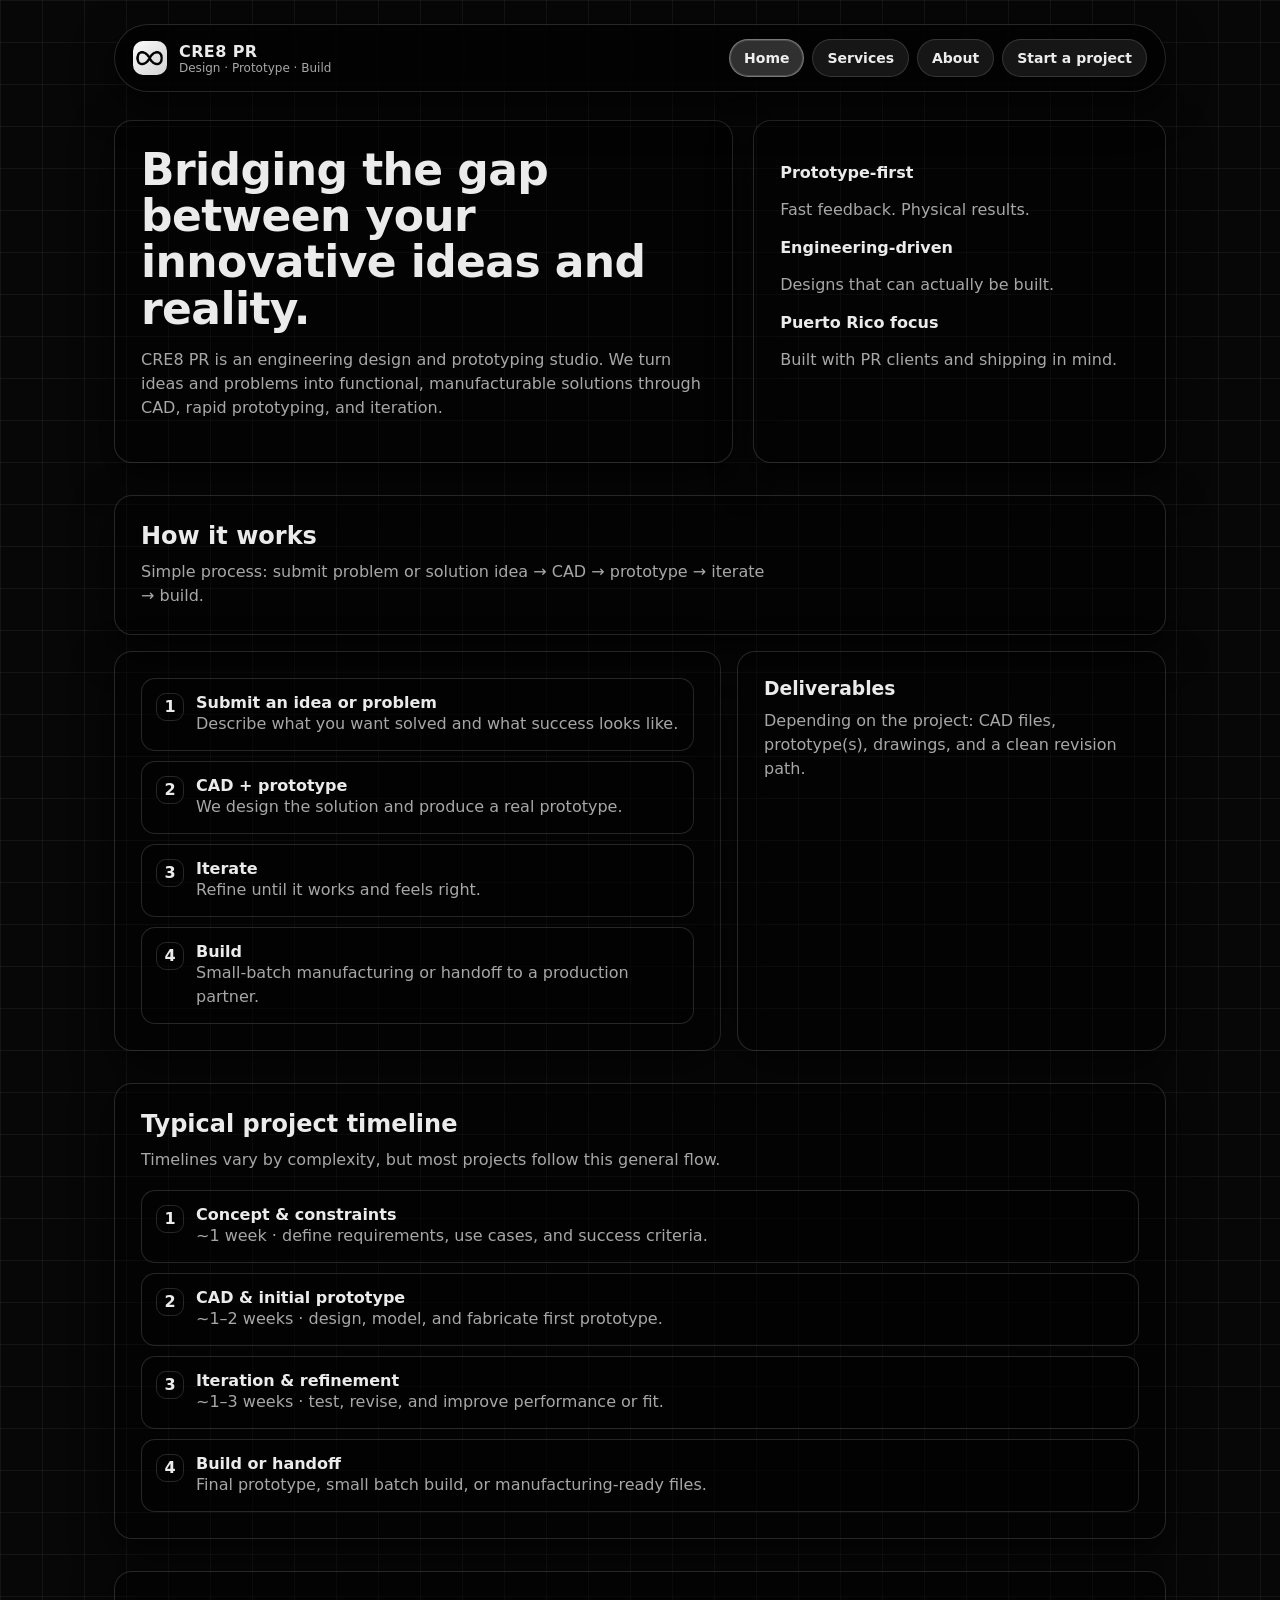
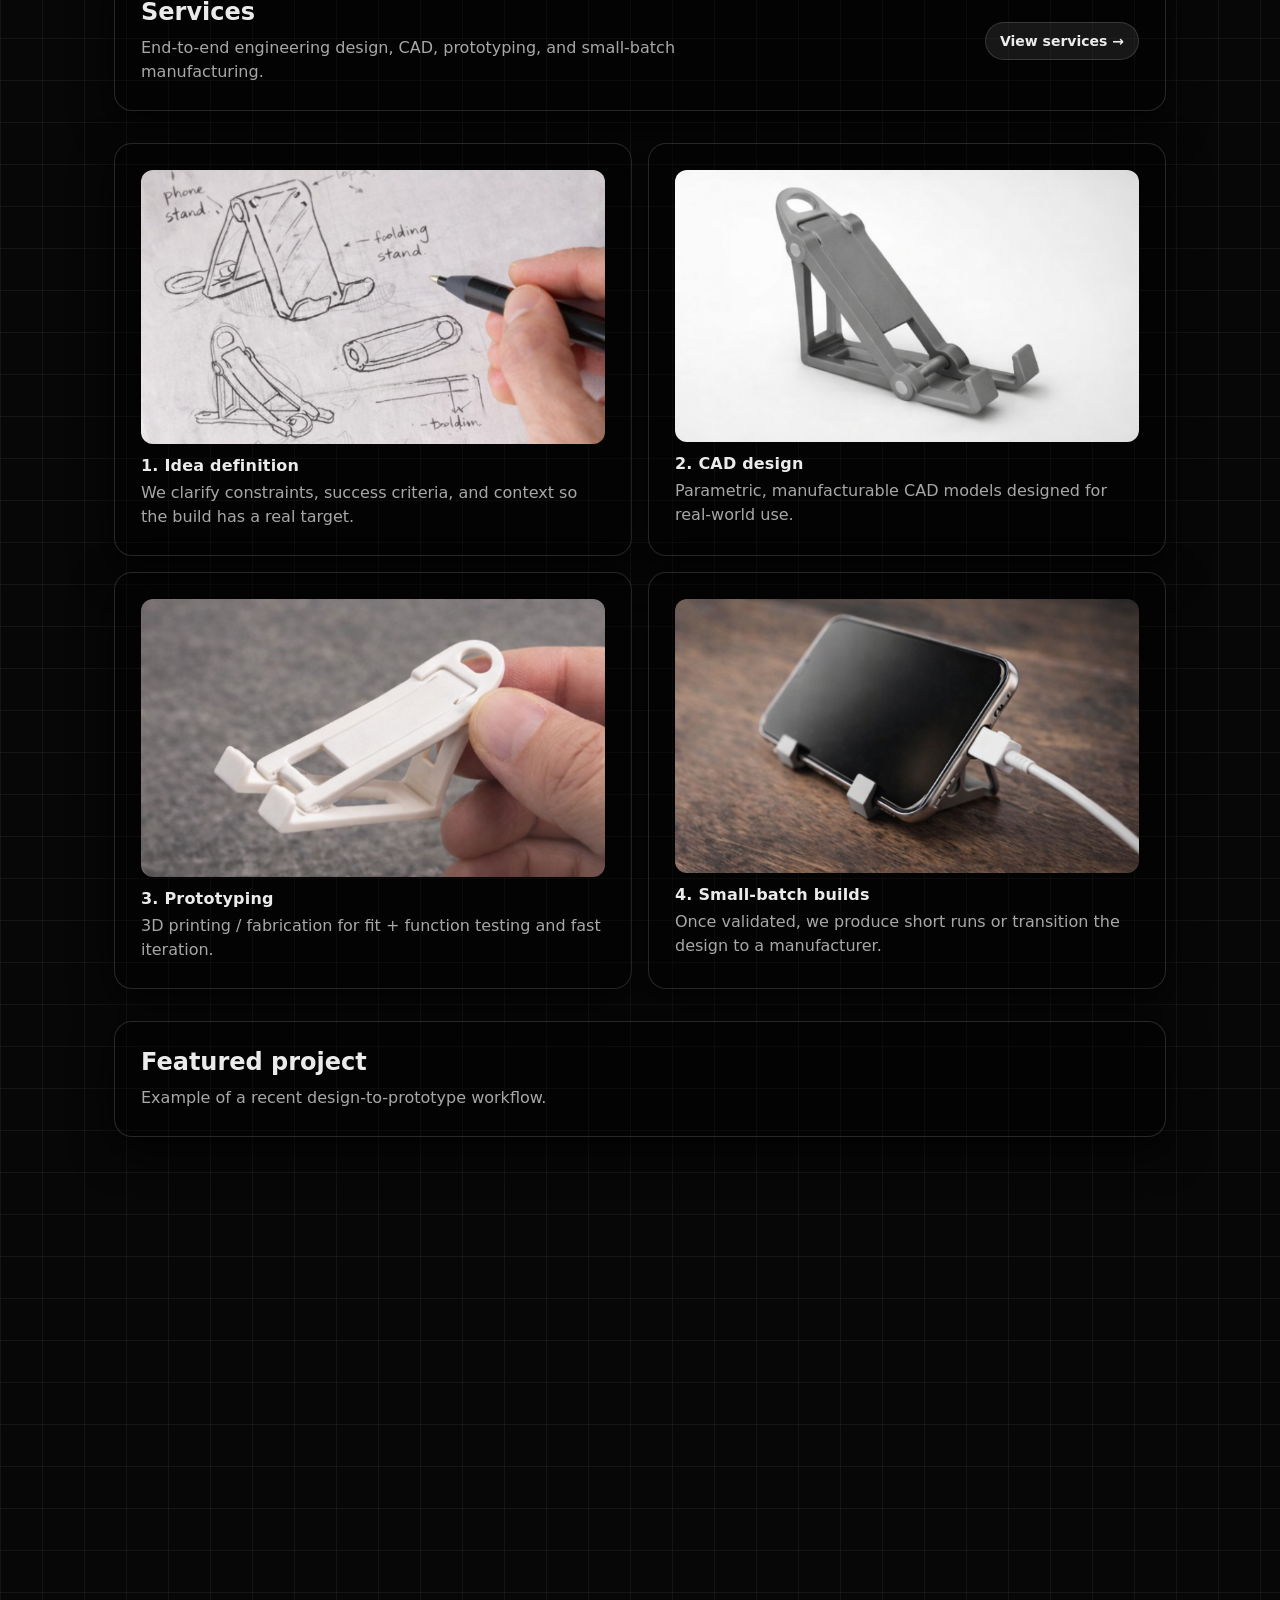
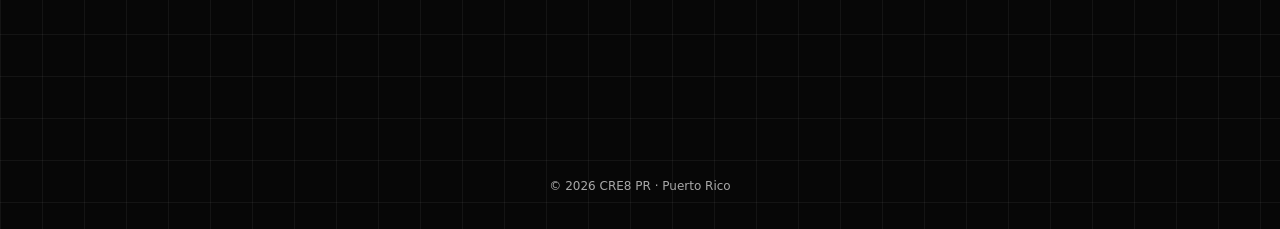
==== index.html @ 62ccacd2 "Update index.html" ====
<!--
 CRE8 PR — Single-file website (index.html)
 ------------------------------------------------------------
 HOW TO USE
 1) Copy this entire file into a new file named: index.html
 2) Put your images in the SAME folder as index.html (or adjust paths)
 3) Open index.html in your browser

 WHAT TO EDIT (easy)
 - Title (browser tab):      SEARCH "EDIT: PAGE TITLE"
 - Social preview text:       SEARCH "EDIT: META DESCRIPTION"
 - Brand name in navbar:      SEARCH "EDIT: BRAND NAME"
 - Colors + background:       SEARCH "EDIT: THEME COLORS"
 - Hero text:                 SEARCH "EDIT: HERO"
 - Services text/images:      SEARCH "EDIT: SERVICES"
 - Contact email:             SEARCH "EDIT: CONTACT EMAIL"
 - Footer text/year:          SEARCH "EDIT: FOOTER"

 TIP: Press Ctrl+F (or Cmd+F) and search for "EDIT:" to jump around.
-->

<!doctype html>
<html lang="en">
<head>
<meta charset="utf-8" />
<meta name="viewport" content="width=device-width, initial-scale=1" />

<!-- =========================================================
      EDIT: PAGE TITLE (shows on browser tab)
      ========================================================= -->
<title>CRE8 PR — Design & Prototyping Studio</title>

<!-- =========================================================
      EDIT: META DESCRIPTION (shows in Google previews + sharing)
      Keep it 1–2 sentences.
      ========================================================= -->
<meta
name="description"
content="CRE8 PR is an engineering design and prototyping studio turning ideas into real, manufacturable objects through CAD and rapid iteration."
/>

<style>
/* =========================================================
      EDIT: THEME COLORS (this is the easiest place to change vibe)
      ---------------------------------------------------------
      - Background:     --bg
      - Text color:     --text
      - Muted text:     --muted
      - Borders:        --border
      - Card background --panel
      - Grid lines:     --grid
      ========================================================= */
:root{
--bg:#070707;                 /* main page background */
--panel:rgba(0,0,0,0.45);     /* card background */
--panelStrong:rgba(0,0,0,0.60);/* nav background */
--text:rgba(255,255,255,0.92);/* main text */
--muted:rgba(255,255,255,0.65);/* smaller text */
--border:rgba(255,255,255,0.14);/* border lines */
--grid:rgba(255,255,255,0.05); /* background grid lines */
--shadow:0 14px 40px rgba(0,0,0,0.70);
--radius:18px;
}

/* Basic resets */
*{box-sizing:border-box}
html,body{height:100%}
body{
margin:0;
font-family: system-ui,-apple-system,Segoe UI,Roboto,Helvetica,Arial;
color:var(--text);

background:
linear-gradient(var(--grid) 1px, transparent 1px),
linear-gradient(90deg, var(--grid) 1px, transparent 1px),
var(--bg);
background-size: 42px 42px;
}

a{color:inherit;text-decoration:none}
 /* =========================================================
   HARD LINK RESET (fix Safari purple underline in brand)
   ========================================================= */
a,
a:visited,
a:hover,
a:active,
a:focus{
  color: var(--text);
  text-decoration: none !important;
  outline: none;
  -webkit-tap-highlight-color: transparent;
}

/* Specifically kill underline inside brand */
.brand,
.brand *{
  text-decoration: none !important;
  color: var(--text);
}

.wrap{max-width:1100px;margin:auto;padding:24px}

/* =========================================================
      NAVBAR
      ========================================================= */
.nav{
display:flex;align-items:center;justify-content:space-between;
gap:16px;
padding:14px 18px;
border:1px solid var(--border);
background:var(--panelStrong);
border-radius:999px;
box-shadow:var(--shadow);
position:sticky;top:16px;z-index:10;
backdrop-filter:blur(10px);
}

/* =========================================================
   MOBILE NAV FIX (CORRECT LOCATION)
   ========================================================= */
.nav-links{
  display:flex;
  gap:8px;
  align-items:center;
}

@media (max-width: 720px){
  .nav{
    flex-direction:column;
    align-items:flex-start;
    gap:12px;
    border-radius:18px; /* kills giant pill */
  }

  .nav-links{
    width:100%;
    flex-wrap:wrap;
  }

  .nav-links .btn{
    flex:1 1 auto;
    text-align:center;
  }
}


.brand{display:flex;align-items:center;gap:12px}
.brand b{
 font-size:16px;
 letter-spacing:0.4px;
 color: var(--text);
}
.brand span{display:block;font-size:12px;color:var(--muted)}

/* Buttons */
.btn{
border:1px solid var(--border);
background:rgba(255,255,255,0.08);
padding:10px 14px;
border-radius:999px;
font-weight:600;
font-size:14px;
cursor:pointer;
transition: background .12s ease, transform .12s ease;
display:inline-flex;
align-items:center;
justify-content:center;
text-decoration: none;
color: var(--text);
}
.btn:hover{background:rgba(255,255,255,0.14); transform: translateY(-1px);}

/* =========================================================
      HERO (top section)
      ========================================================= */
.hero{
margin-top:28px;
display:grid;
grid-template-columns:1.2fr 0.8fr;
gap:20px;
}
.card{
border:1px solid var(--border);
background:var(--panel);
border-radius:var(--radius);
padding:26px;
box-shadow:var(--shadow);
}

h1{
margin:0 0 12px;
font-size:44px;
letter-spacing:-0.6px;
line-height:1.05;
}
.lead{
color:var(--muted);
max-width:62ch;
line-height:1.5;
}

/* =========================================================
      LAYOUT GRID HELPERS
      ========================================================= */
section{margin-top:32px}
.grid{display:grid;grid-template-columns:repeat(12,1fr);gap:16px}
.col-12{grid-column:span 12}
.col-6{grid-column:span 6}
.col-7{grid-column:span 7}
.col-5{grid-column:span 5}

/* =========================================================
      HOW IT WORKS (steps)
      ========================================================= */
.step{
display:flex;gap:12px;
padding:14px;
border-radius:14px;
border:1px solid var(--border);
background:rgba(0,0,0,0.30);
margin-bottom:10px;
}
.num{
width:28px;height:28px;
border-radius:10px;
display:grid;place-items:center;
border:1px solid var(--border);
font-weight:700;
flex:0 0 auto;
}

/* =========================================================
      SERVICES (image cards)
      ========================================================= */
.serviceCard img{
width:100%;
border-radius:12px;
display:block;
}
.serviceCard h3{
margin:12px 0 6px;
font-size:16px;
letter-spacing:0.2px;
}
.serviceCard p{margin:0;color:var(--muted);line-height:1.5}

/* =========================================================
      FORM
      ========================================================= */
form{display:grid;gap:10px}
label{font-size:12px;color:var(--muted)}
input,textarea{
width:100%;
padding:12px;
border-radius:14px;
border:1px solid var(--border);
background:rgba(0,0,0,0.40);
color:var(--text);
outline:none;
}
textarea{min-height:120px;resize:vertical}
input:focus,textarea:focus{border-color:rgba(255,255,255,0.30)}

footer{
margin:32px 0 12px;
text-align:center;
font-size:12px;
color:var(--muted);
}

/* =========================================================
      RESPONSIVE (mobile)
      ========================================================= */
@media(max-width:900px){
.hero{grid-template-columns:1fr}
.col-6,.col-7,.col-5{grid-column:span 12}
h1{font-size:36px}
}
/* =========================================================
   SCROLL REVEAL ANIMATION
   ========================================================= */
.reveal{
  opacity: 0;
  transform: translateY(18px);
  transition:
    opacity 0.7s ease,
    transform 0.7s cubic-bezier(.2,.8,.2,1);
}

.reveal.visible{
  opacity: 1;
  transform: translateY(0);
}

/* =========================================================
   MICRO-INTERACTIONS & DEPTH
   ========================================================= */

/* Card hover lift */
.card{
  transition:
    transform 0.18s ease,
    box-shadow 0.18s ease,
    border-color 0.18s ease;
}

.card:hover{
  transform: translateY(-4px);
  box-shadow: 0 20px 60px rgba(0,0,0,0.85);
  border-color: rgba(255,255,255,0.22);
}

/* Image subtle zoom */
.card img{
  transition: transform 0.25s ease;
}

.card:hover img{
  transform: scale(1.035);
}

/* Button press feel */
.btn{
  transition:
    background 0.12s ease,
    transform 0.12s ease,
    box-shadow 0.12s ease;
}

.btn:active{
  transform: translateY(1px);
}

/* =========================================================
   ACTIVE NAV STATE
   ========================================================= */
.nav .btn.active{
  background: rgba(255,255,255,0.18);
  border-color: rgba(255,255,255,0.35);
  box-shadow: inset 0 0 0 1px rgba(255,255,255,0.15);
}

 /* =========================================================
   HERO ENTRANCE ANIMATION
   ========================================================= */
.hero .card{
  opacity: 0;
  transform: translateY(18px);
  animation: heroIn 0.7s cubic-bezier(.2,.8,.2,1) forwards;
}

.hero .card:nth-child(1){
  animation-delay: 0.05s;
}

.hero .card:nth-child(2){
  animation-delay: 0.15s;
}

@keyframes heroIn{
  to{
    opacity: 1;
    transform: translateY(0);
  }
}

</style>
</head>

<body>
<div class="wrap">

<!-- =========================================================
      NAVBAR
      ========================================================= -->
<header class="nav">
  <a class="brand" href="index.html">
  <div
  style="
    width:34px;
    height:34px;
    border-radius:10px;
    overflow:hidden;
    flex-shrink:0;
  "
>
  <img
    src="logo.png"
    alt="CRE8 PR logo"
    style="
      width:100%;
      height:100%;
      display:block;
    "
  />
</div>


  <div>
    <b>CRE8 PR</b>
    <span>Design · Prototype · Build</span>
  </div>
</a>


  <nav class="nav-links">
  <a class="btn active" href="index.html">Home</a>
  <a class="btn" href="services.html">Services</a>
  <a class="btn" href="about.html">About</a>
  <a class="btn" href="start.html">Start a project</a>
</nav>

</header>

<main id="top">

<!-- =========================================================
        EDIT: HERO
        ========================================================= -->
<section class="hero">
<div class="card">
<!-- EDIT: main headline -->
<h1>Bridging the gap between your innovative ideas and reality.</h1>

<!-- EDIT: hero paragraph -->
<p class="lead">
CRE8 PR is an engineering design and prototyping studio.
We turn ideas and problems into functional, manufacturable solutions
through CAD, rapid prototyping, and iteration.
</p>

<!-- OPTIONAL: add another button/link here if you want -->
<!-- <div style="margin-top:16px"><a class="btn" href="#services">See services</a></div> -->
</div>

<div class="card">
<!-- EDIT: right-side highlights -->
<p><b>Prototype-first</b></p>
<p class="lead">Fast feedback. Physical results.</p>

<p style="margin-top:16px"><b>Engineering-driven</b></p>
<p class="lead">Designs that can actually be built.</p>

<p style="margin-top:16px"><b>Puerto Rico focus</b></p>
<p class="lead">Built with PR clients and shipping in mind.</p>
</div>
</section>

<!-- =========================================================
        HOW IT WORKS
        ========================================================= -->
<section id="how" class="grid">
<div class="card reveal col-12">
<h2 style="margin:0">How it works</h2>
<p class="lead" style="margin:10px 0 0">
Simple process: submit problem or solution idea → CAD → prototype → iterate → build.
</p>
</div>

<div class="card reveal col-7">
<!-- EDIT: steps text -->
<div class="step">
<div class="num">1</div>
<div>
<b>Submit an idea or problem</b><br />
<span class="lead">Describe what you want solved and what success looks like.</span>
</div>
</div>

<div class="step">
<div class="num">2</div>
<div>
<b>CAD + prototype</b><br />
<span class="lead">We design the solution and produce a real prototype.</span>
</div>
</div>

<div class="step">
<div class="num">3</div>
<div>
<b>Iterate</b><br />
<span class="lead">Refine until it works and feels right.</span>
</div>
</div>

<div class="step" style="margin-bottom:0">
<div class="num">4</div>
<div>
<b>Build</b><br />
<span class="lead">Small-batch manufacturing or handoff to a production partner.</span>
</div>
</div>
</div>

<div class="card reveal col-5">
<!-- EDIT: side description -->
<h3 style="margin:0 0 10px">Deliverables</h3>
<p class="lead" style="margin:0">
Depending on the project: CAD files, prototype(s), drawings, and a clean revision path.
</p>
</div>
</section>
<!-- =========================================================
     NEW: PROJECT TIMELINE
     ========================================================= -->
<section class="grid">
  <div class="card reveal col-12">
    <h2 style="margin:0">Typical project timeline</h2>
    <p class="lead" style="margin:10px 0 18px">
      Timelines vary by complexity, but most projects follow this general flow.
    </p>

    <div class="step">
      <div class="num">1</div>
      <div>
        <b>Concept & constraints</b><br />
        <span class="lead">~1 week · define requirements, use cases, and success criteria.</span>
      </div>
    </div>

    <div class="step">
      <div class="num">2</div>
      <div>
        <b>CAD & initial prototype</b><br />
        <span class="lead">~1–2 weeks · design, model, and fabricate first prototype.</span>
      </div>
    </div>

    <div class="step">
      <div class="num">3</div>
      <div>
        <b>Iteration & refinement</b><br />
        <span class="lead">~1–3 weeks · test, revise, and improve performance or fit.</span>
      </div>
    </div>

    <div class="step" style="margin-bottom:0">
      <div class="num">4</div>
      <div>
        <b>Build or handoff</b><br />
        <span class="lead">Final prototype, small batch build, or manufacturing-ready files.</span>
      </div>
    </div>
  </div>
</section>


<!-- =========================================================
        EDIT: SERVICES
        ========================================================= -->
<section id="services">
  <div class="card reveal" style="
    display:flex;
    justify-content:space-between;
    align-items:center;
    gap:24px;
  ">
    <div>
      <h2 style="margin:0">Services</h2>
      <p class="lead" style="margin:10px 0 0">
        End-to-end engineering design, CAD, prototyping, and small-batch manufacturing.
      </p>
    </div>

    <a class="btn" href="services.html" style="flex-shrink:0">
      View services →
    </a>
  </div>
</section>

<section class="grid">

<div class="card reveal col-6 serviceCard">
<img src="sketch.png" alt="Idea submission / concept stage">
<h3>1. Idea definition</h3>
<p>We clarify constraints, success criteria, and context so the build has a real target.</p>
</div>

<div class="card reveal col-6 serviceCard">
<img src="cad.png" alt="CAD design">
<h3>2. CAD design</h3>
<p>Parametric, manufacturable CAD models designed for real-world use.</p>
</div>

<div class="card reveal col-6 serviceCard">
<img src="3dprint.png" alt="Prototype">
<h3>3. Prototyping</h3>
<p>3D printing / fabrication for fit + function testing and fast iteration.</p>
</div>

<div class="card reveal col-6 serviceCard">
<img src="actual.png" alt="Manufacturable design">
<h3>4. Small-batch builds</h3>
<p>Once validated, we produce short runs or transition the design to a manufacturer.</p>
</div>
</section>

<!-- =========================================================
     NEW: FEATURED PROJECT
     ========================================================= -->
<section class="grid">
  <div class="card reveal col-12">
    <h2 style="margin:0">Featured project</h2>
    <p class="lead" style="margin:10px 0 0">
      Example of a recent design-to-prototype workflow.
    </p>
  </div>

  <div class="card reveal col-7">
    <h3 style="margin-top:0">Mechanical prototype development</h3>
    <p class="lead">
      This project involved taking a rough concept and developing it into a
      functional mechanical prototype through CAD, fabrication, and iteration.
    </p>

    <ul class="lead">
      <li>Defined constraints and functional requirements</li>
      <li>Created parametric CAD models and assemblies</li>
      <li>Produced multiple physical prototypes for testing</li>
      <li>Refined geometry based on real-world performance</li>
    </ul>

    <p class="lead">
      Final deliverables included CAD files, a validated prototype, and a clear
      path toward small-batch manufacturing.
    </p>
  </div>

  <div class="card reveal col-5 serviceCard">
    <img src="non.png" alt="Example project prototype">
    <p class="lead" style="margin-top:12px">
      Concept → CAD → prototype → refined build
    </p>
  </div>
</section>

 <!-- =========================================================
        CALL TO ACTION
        ========================================================= -->
<section class="grid">
  <div class="card reveal col-12" style="text-align:center">
    <h2 style="margin:0">Have a project in mind?</h2>
    <p class="lead" style="margin:12px auto; max-width:60ch">
      Tell us what you’re trying to build and we’ll help you take it
      from idea to a real, manufacturable object.
    </p>
    <a class="btn" href="start.html" style="margin-top:12px">
      Start a project
    </a>
  </div>
</section>

<!-- =========================================================
        EDIT: FOOTER
        ========================================================= -->
<footer>
© <span id="year"></span> CRE8 PR · Puerto Rico
</footer>
</main>
</div>

<script>
  /* Footer year */
  document.getElementById("year").textContent = new Date().getFullYear();

  /* =========================================================
     SCROLL REVEAL OBSERVER
     ========================================================= */
  const revealElements = document.querySelectorAll(".reveal");

  const revealObserver = new IntersectionObserver(
    (entries) => {
      entries.forEach(entry => {
        if(entry.isIntersecting){
          entry.target.classList.add("visible");
        }
      });
    },
    {
      threshold: 0.15
    }
  );

  revealElements.forEach(el => revealObserver.observe(el));
</script>


</body>

</html>
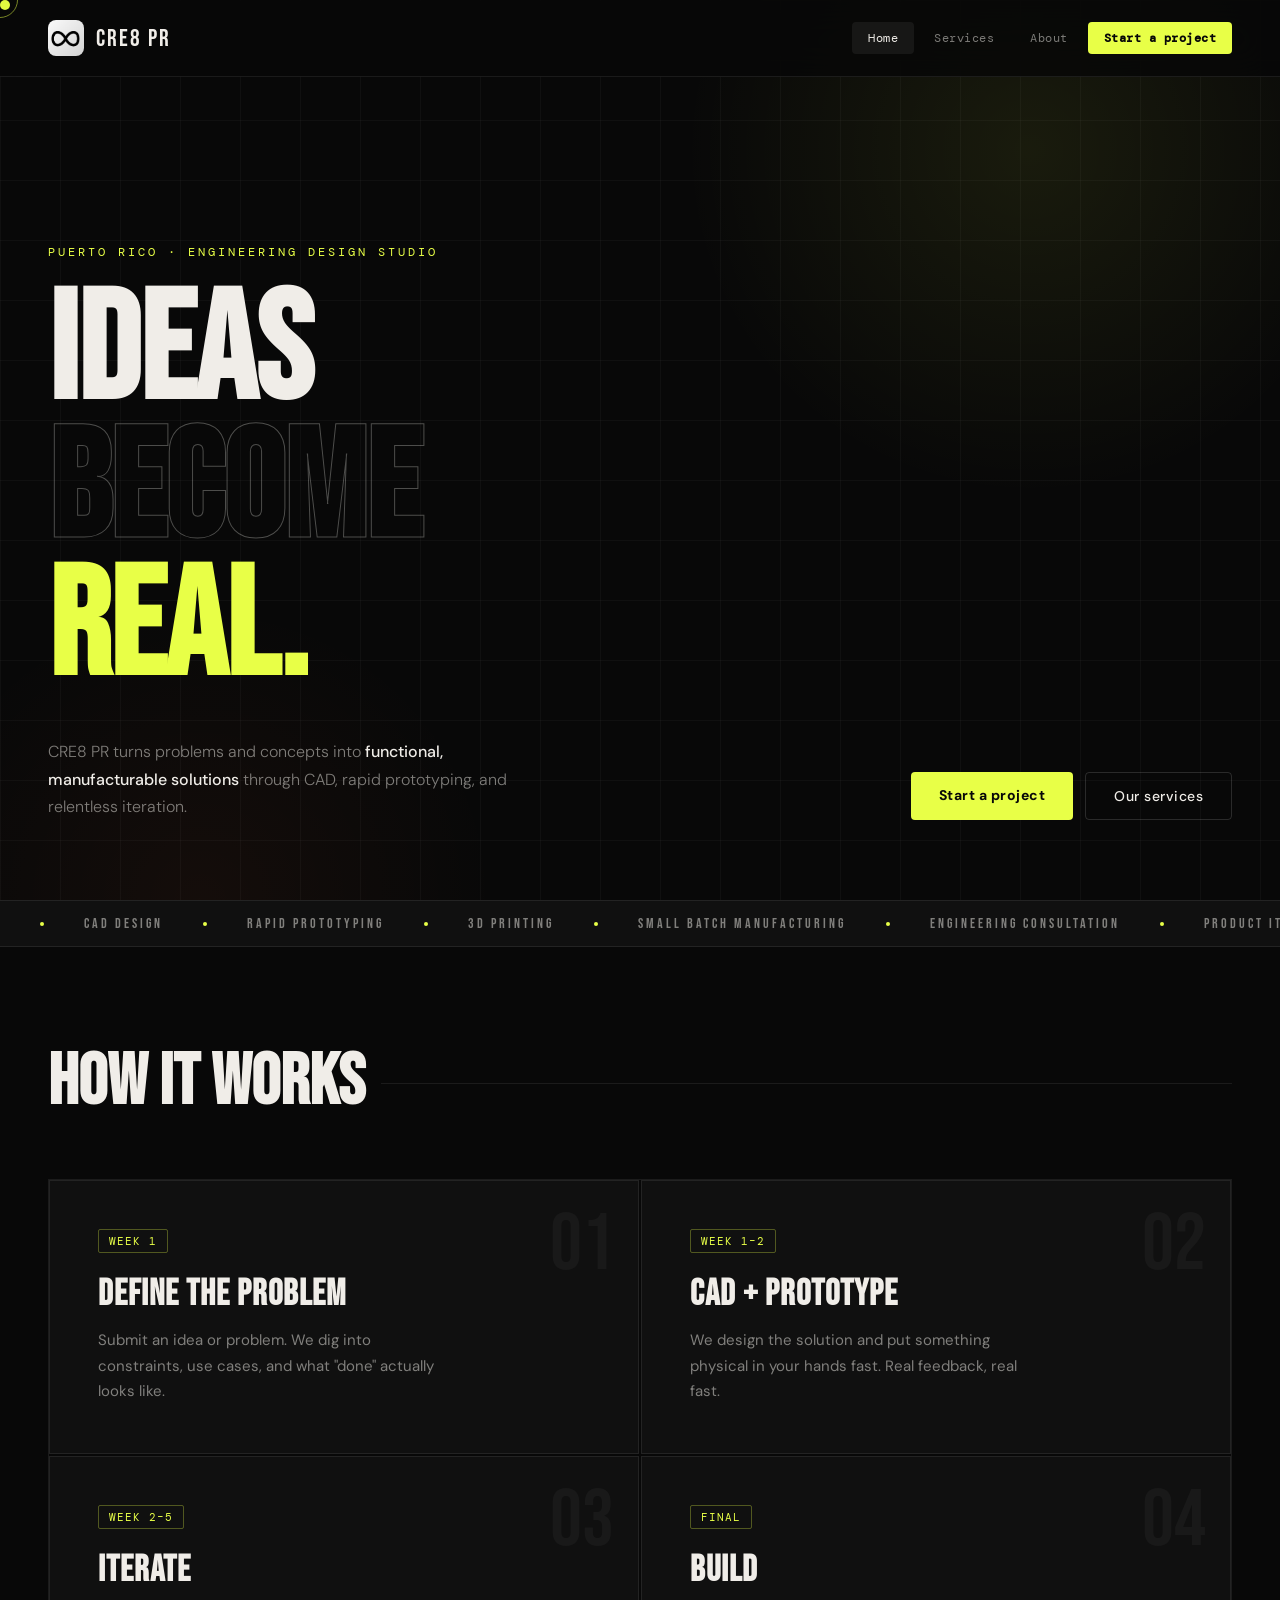
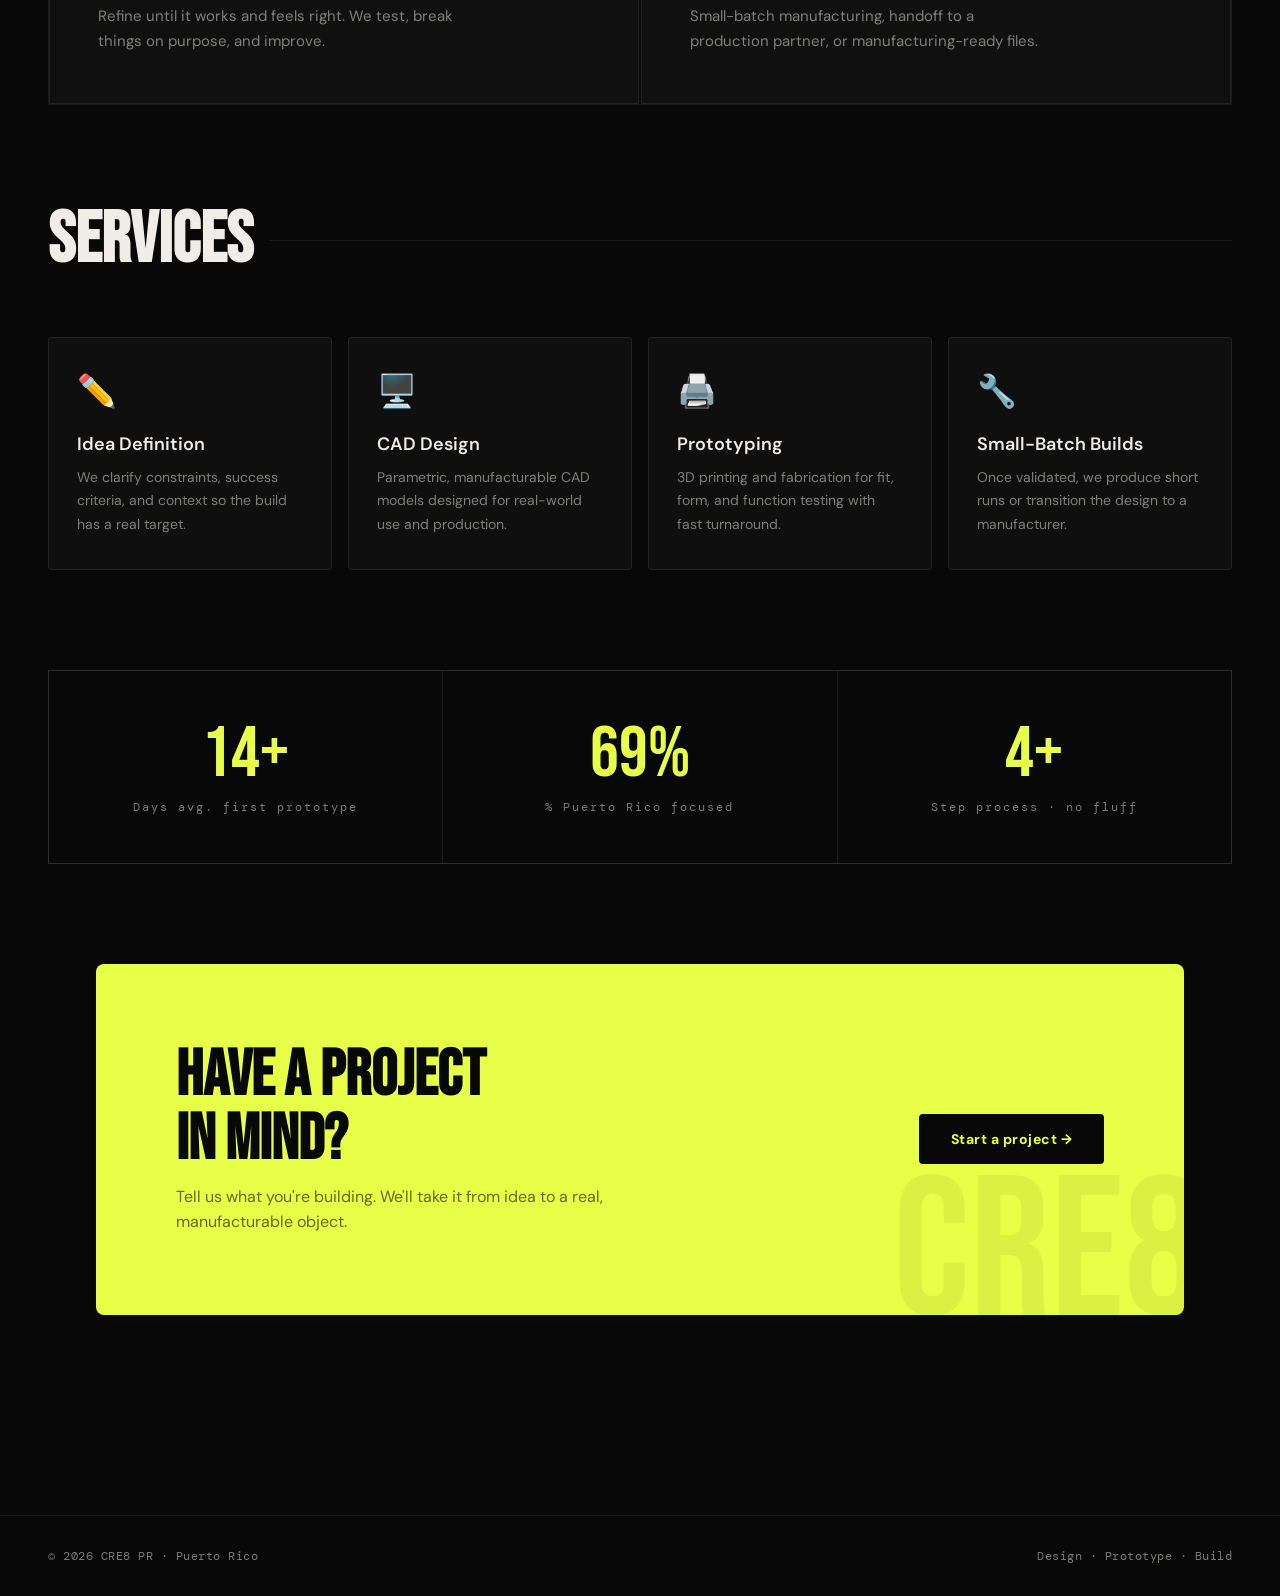
==== commit 4c9117c4: "Update index.html" ====
--- a/index.html
+++ b/index.html
@@ -1,715 +1,449 @@
-<!--
- CRE8 PR — Single-file website (index.html)
- ------------------------------------------------------------
- HOW TO USE
- 1) Copy this entire file into a new file named: index.html
- 2) Put your images in the SAME folder as index.html (or adjust paths)
- 3) Open index.html in your browser
-
- WHAT TO EDIT (easy)
- - Title (browser tab):      SEARCH "EDIT: PAGE TITLE"
- - Social preview text:       SEARCH "EDIT: META DESCRIPTION"
- - Brand name in navbar:      SEARCH "EDIT: BRAND NAME"
- - Colors + background:       SEARCH "EDIT: THEME COLORS"
- - Hero text:                 SEARCH "EDIT: HERO"
- - Services text/images:      SEARCH "EDIT: SERVICES"
- - Contact email:             SEARCH "EDIT: CONTACT EMAIL"
- - Footer text/year:          SEARCH "EDIT: FOOTER"
-
- TIP: Press Ctrl+F (or Cmd+F) and search for "EDIT:" to jump around.
--->
-
 <!doctype html>
 <html lang="en">
 <head>
-<meta charset="utf-8" />
-<meta name="viewport" content="width=device-width, initial-scale=1" />
-
-<!-- =========================================================
-      EDIT: PAGE TITLE (shows on browser tab)
-      ========================================================= -->
+<meta charset="utf-8"/>
+<meta name="viewport" content="width=device-width, initial-scale=1"/>
 <title>CRE8 PR — Design & Prototyping Studio</title>
-
-<!-- =========================================================
-      EDIT: META DESCRIPTION (shows in Google previews + sharing)
-      Keep it 1–2 sentences.
-      ========================================================= -->
-<meta
-name="description"
-content="CRE8 PR is an engineering design and prototyping studio turning ideas into real, manufacturable objects through CAD and rapid iteration."
-/>
-
+<meta name="description" content="CRE8 PR is an engineering design and prototyping studio turning ideas into real, manufacturable objects through CAD and rapid iteration."/>
+<link rel="preconnect" href="https://fonts.googleapis.com">
+<link href="https://fonts.googleapis.com/css2?family=Bebas+Neue&family=DM+Sans:wght@300;400;500;600&family=DM+Mono:wght@400;500&display=swap" rel="stylesheet">
 <style>
-/* =========================================================
-      EDIT: THEME COLORS (this is the easiest place to change vibe)
-      ---------------------------------------------------------
-      - Background:     --bg
-      - Text color:     --text
-      - Muted text:     --muted
-      - Borders:        --border
-      - Card background --panel
-      - Grid lines:     --grid
-      ========================================================= */
 :root{
---bg:#070707;                 /* main page background */
---panel:rgba(0,0,0,0.45);     /* card background */
---panelStrong:rgba(0,0,0,0.60);/* nav background */
---text:rgba(255,255,255,0.92);/* main text */
---muted:rgba(255,255,255,0.65);/* smaller text */
---border:rgba(255,255,255,0.14);/* border lines */
---grid:rgba(255,255,255,0.05); /* background grid lines */
---shadow:0 14px 40px rgba(0,0,0,0.70);
---radius:18px;
-}
-
-/* Basic resets */
-*{box-sizing:border-box}
-html,body{height:100%}
+  --bg:#080808;
+  --surface:rgba(255,255,255,0.03);
+  --surface2:rgba(255,255,255,0.06);
+  --text:#f0ede8;
+  --muted:rgba(240,237,232,0.5);
+  --accent:#e8ff47;
+  --border:rgba(255,255,255,0.08);
+  --border2:rgba(255,255,255,0.14);
+}
+*{box-sizing:border-box;margin:0;padding:0}
+html{scroll-behavior:smooth}
 body{
-margin:0;
-font-family: system-ui,-apple-system,Segoe UI,Roboto,Helvetica,Arial;
-color:var(--text);
-
-background:
-linear-gradient(var(--grid) 1px, transparent 1px),
-linear-gradient(90deg, var(--grid) 1px, transparent 1px),
-var(--bg);
-background-size: 42px 42px;
-}
-
-a{color:inherit;text-decoration:none}
- /* =========================================================
-   HARD LINK RESET (fix Safari purple underline in brand)
-   ========================================================= */
-a,
-a:visited,
-a:hover,
-a:active,
-a:focus{
-  color: var(--text);
-  text-decoration: none !important;
-  outline: none;
-  -webkit-tap-highlight-color: transparent;
-}
-
-/* Specifically kill underline inside brand */
-.brand,
-.brand *{
-  text-decoration: none !important;
-  color: var(--text);
-}
-
-.wrap{max-width:1100px;margin:auto;padding:24px}
-
-/* =========================================================
-      NAVBAR
-      ========================================================= */
-.nav{
-display:flex;align-items:center;justify-content:space-between;
-gap:16px;
-padding:14px 18px;
-border:1px solid var(--border);
-background:var(--panelStrong);
-border-radius:999px;
-box-shadow:var(--shadow);
-position:sticky;top:16px;z-index:10;
-backdrop-filter:blur(10px);
-}
-
-/* =========================================================
-   MOBILE NAV FIX (CORRECT LOCATION)
-   ========================================================= */
-.nav-links{
-  display:flex;
-  gap:8px;
-  align-items:center;
-}
-
-@media (max-width: 720px){
-  .nav{
-    flex-direction:column;
-    align-items:flex-start;
-    gap:12px;
-    border-radius:18px; /* kills giant pill */
-  }
-
-  .nav-links{
-    width:100%;
-    flex-wrap:wrap;
-  }
-
-  .nav-links .btn{
-    flex:1 1 auto;
-    text-align:center;
-  }
-}
-
-
-.brand{display:flex;align-items:center;gap:12px}
-.brand b{
- font-size:16px;
- letter-spacing:0.4px;
- color: var(--text);
-}
-.brand span{display:block;font-size:12px;color:var(--muted)}
-
-/* Buttons */
-.btn{
-border:1px solid var(--border);
-background:rgba(255,255,255,0.08);
-padding:10px 14px;
-border-radius:999px;
-font-weight:600;
-font-size:14px;
-cursor:pointer;
-transition: background .12s ease, transform .12s ease;
-display:inline-flex;
-align-items:center;
-justify-content:center;
-text-decoration: none;
-color: var(--text);
-}
-.btn:hover{background:rgba(255,255,255,0.14); transform: translateY(-1px);}
-
-/* =========================================================
-      HERO (top section)
-      ========================================================= */
+  font-family:'DM Sans',sans-serif;
+  background:var(--bg);
+  color:var(--text);
+  overflow-x:hidden;
+  cursor:none;
+}
+.cursor{
+  position:fixed;width:10px;height:10px;
+  background:var(--accent);border-radius:50%;
+  pointer-events:none;z-index:9999;
+  transition:transform 0.1s ease;
+  mix-blend-mode:difference;
+}
+.cursor-ring{
+  position:fixed;width:36px;height:36px;
+  border:1px solid var(--accent);border-radius:50%;
+  pointer-events:none;z-index:9998;
+  transition:all 0.18s ease;opacity:0.5;
+}
+nav{
+  position:fixed;top:0;left:0;right:0;z-index:100;
+  display:flex;align-items:center;justify-content:space-between;
+  padding:20px 48px;
+  background:rgba(8,8,8,0.85);
+  backdrop-filter:blur(20px);
+  border-bottom:1px solid var(--border);
+  transition:padding 0.3s ease;
+}
+nav.scrolled{padding:14px 48px;}
+.nav-brand{
+  display:flex;align-items:center;gap:12px;
+  font-family:'Bebas Neue',sans-serif;font-size:24px;letter-spacing:2px;
+  color:var(--text);text-decoration:none;
+}
+.logo-box{
+  width:36px;height:36px;background:var(--accent);
+  border-radius:8px;display:grid;place-items:center;overflow:hidden;
+}
+.logo-box img{width:100%;height:100%;object-fit:cover;display:block;}
+.logo-fallback{font-family:'Bebas Neue',sans-serif;font-size:14px;color:#080808;letter-spacing:1px;}
+.nav-links{display:flex;gap:4px;align-items:center;}
+.nav-link{
+  font-family:'DM Mono',monospace;font-size:12px;color:var(--muted);
+  text-decoration:none;padding:8px 16px;border-radius:4px;
+  transition:all 0.2s;letter-spacing:0.5px;
+}
+.nav-link:hover,.nav-link.active{color:var(--text);background:var(--surface2);}
+.nav-cta{background:var(--accent);color:#080808 !important;font-weight:600;border-radius:4px;}
+.nav-cta:hover{background:#d4eb3a;transform:translateY(-1px);}
+
+/* HERO */
 .hero{
-margin-top:28px;
-display:grid;
-grid-template-columns:1.2fr 0.8fr;
-gap:20px;
-}
-.card{
-border:1px solid var(--border);
-background:var(--panel);
-border-radius:var(--radius);
-padding:26px;
-box-shadow:var(--shadow);
-}
-
-h1{
-margin:0 0 12px;
-font-size:44px;
-letter-spacing:-0.6px;
-line-height:1.05;
-}
-.lead{
-color:var(--muted);
-max-width:62ch;
-line-height:1.5;
-}
-
-/* =========================================================
-      LAYOUT GRID HELPERS
-      ========================================================= */
-section{margin-top:32px}
-.grid{display:grid;grid-template-columns:repeat(12,1fr);gap:16px}
-.col-12{grid-column:span 12}
-.col-6{grid-column:span 6}
-.col-7{grid-column:span 7}
-.col-5{grid-column:span 5}
-
-/* =========================================================
-      HOW IT WORKS (steps)
-      ========================================================= */
-.step{
-display:flex;gap:12px;
-padding:14px;
-border-radius:14px;
-border:1px solid var(--border);
-background:rgba(0,0,0,0.30);
-margin-bottom:10px;
-}
-.num{
-width:28px;height:28px;
-border-radius:10px;
-display:grid;place-items:center;
-border:1px solid var(--border);
-font-weight:700;
-flex:0 0 auto;
-}
-
-/* =========================================================
-      SERVICES (image cards)
-      ========================================================= */
-.serviceCard img{
-width:100%;
-border-radius:12px;
-display:block;
-}
-.serviceCard h3{
-margin:12px 0 6px;
-font-size:16px;
-letter-spacing:0.2px;
-}
-.serviceCard p{margin:0;color:var(--muted);line-height:1.5}
-
-/* =========================================================
-      FORM
-      ========================================================= */
-form{display:grid;gap:10px}
-label{font-size:12px;color:var(--muted)}
-input,textarea{
-width:100%;
-padding:12px;
-border-radius:14px;
-border:1px solid var(--border);
-background:rgba(0,0,0,0.40);
-color:var(--text);
-outline:none;
-}
-textarea{min-height:120px;resize:vertical}
-input:focus,textarea:focus{border-color:rgba(255,255,255,0.30)}
+  min-height:100vh;
+  display:flex;flex-direction:column;justify-content:flex-end;
+  padding:0 48px 80px;position:relative;overflow:hidden;
+}
+.hero-grid{
+  position:absolute;inset:0;
+  background-image:
+    linear-gradient(rgba(255,255,255,0.03) 1px,transparent 1px),
+    linear-gradient(90deg,rgba(255,255,255,0.03) 1px,transparent 1px);
+  background-size:60px 60px;
+  animation:gridShift 25s linear infinite;
+}
+@keyframes gridShift{0%{background-position:0 0,0 0;}100%{background-position:60px 60px,60px 60px;}}
+.hero-orb{
+  position:absolute;top:-200px;right:-100px;
+  width:700px;height:700px;
+  background:radial-gradient(circle,rgba(232,255,71,0.08) 0%,transparent 70%);
+  border-radius:50%;animation:orbPulse 6s ease-in-out infinite;
+}
+.hero-orb2{
+  position:absolute;bottom:-300px;left:-100px;
+  width:600px;height:600px;
+  background:radial-gradient(circle,rgba(255,107,53,0.05) 0%,transparent 70%);
+  border-radius:50%;animation:orbPulse 8s ease-in-out infinite reverse;
+}
+@keyframes orbPulse{0%,100%{transform:scale(1);}50%{transform:scale(1.08);}}
+.hero-eyebrow{
+  font-family:'DM Mono',monospace;font-size:12px;
+  letter-spacing:3px;color:var(--accent);text-transform:uppercase;
+  margin-bottom:24px;opacity:0;animation:fadeUp 0.8s 0.2s forwards;
+}
+.hero-title{
+  font-family:'Bebas Neue',sans-serif;
+  font-size:clamp(72px,12vw,180px);
+  line-height:0.9;letter-spacing:-1px;margin-bottom:40px;
+  opacity:0;animation:fadeUp 0.8s 0.4s forwards;
+}
+.hero-title .accent{color:var(--accent);}
+.hero-title .stroke{-webkit-text-stroke:1px rgba(240,237,232,0.3);color:transparent;}
+.hero-bottom{
+  display:flex;align-items:flex-end;justify-content:space-between;gap:32px;
+  opacity:0;animation:fadeUp 0.8s 0.6s forwards;
+}
+.hero-desc{max-width:480px;font-size:16px;line-height:1.7;color:var(--muted);font-weight:300;}
+.hero-desc strong{color:var(--text);font-weight:500;}
+.hero-actions{display:flex;gap:12px;flex-shrink:0;}
+.btn-primary{
+  background:var(--accent);color:#080808;font-weight:700;font-size:14px;
+  padding:14px 28px;border-radius:4px;text-decoration:none;letter-spacing:0.5px;
+  transition:all 0.2s;display:inline-block;
+}
+.btn-primary:hover{background:#d4eb3a;transform:translateY(-2px);box-shadow:0 8px 30px rgba(232,255,71,0.3);}
+.btn-ghost{
+  border:1px solid var(--border2);color:var(--text);font-weight:500;font-size:14px;
+  padding:14px 28px;border-radius:4px;text-decoration:none;letter-spacing:0.5px;
+  transition:all 0.2s;display:inline-block;
+}
+.btn-ghost:hover{border-color:var(--text);background:var(--surface2);}
+
+/* MARQUEE */
+.marquee-wrap{
+  border-top:1px solid var(--border);border-bottom:1px solid var(--border);
+  padding:14px 0;overflow:hidden;background:var(--surface);
+}
+.marquee-track{display:flex;animation:marquee 22s linear infinite;white-space:nowrap;}
+.marquee-item{
+  font-family:'Bebas Neue',sans-serif;font-size:14px;
+  letter-spacing:3px;color:var(--muted);
+  padding:0 40px;display:flex;align-items:center;gap:40px;flex-shrink:0;
+}
+.dot{width:4px;height:4px;border-radius:50%;background:var(--accent);flex-shrink:0;}
+@keyframes marquee{0%{transform:translateX(0);}100%{transform:translateX(-50%);}
+}
+
+/* SECTIONS */
+.section{padding:100px 48px;position:relative;z-index:2;}
+.section-divider{display:flex;align-items:center;gap:16px;margin-bottom:60px;}
+.section-divider h2{font-family:'Bebas Neue',sans-serif;font-size:clamp(40px,6vw,72px);line-height:1;flex-shrink:0;}
+.section-divider-line{height:1px;background:var(--border);flex:1;}
+
+/* PROCESS */
+.process-grid{display:grid;grid-template-columns:1fr 1fr;gap:2px;border:1px solid var(--border);}
+.process-item{
+  padding:48px;background:var(--surface);
+  border:1px solid var(--border);position:relative;overflow:hidden;transition:background 0.3s;
+}
+.process-item::after{
+  content:'';position:absolute;bottom:0;left:0;right:0;height:2px;
+  background:var(--accent);transform:scaleX(0);transform-origin:left;
+  transition:transform 0.4s cubic-bezier(.2,.8,.2,1);
+}
+.process-item:hover{background:var(--surface2);}
+.process-item:hover::after{transform:scaleX(1);}
+.process-num{
+  font-family:'Bebas Neue',sans-serif;font-size:80px;line-height:1;
+  color:rgba(255,255,255,0.04);position:absolute;top:24px;right:24px;
+}
+.process-item h3{font-family:'Bebas Neue',sans-serif;font-size:36px;letter-spacing:1px;margin-bottom:12px;}
+.process-item p{color:var(--muted);line-height:1.7;font-size:15px;max-width:36ch;}
+.process-tag{
+  display:inline-block;font-family:'DM Mono',monospace;font-size:11px;
+  color:var(--accent);border:1px solid rgba(232,255,71,0.3);
+  padding:4px 10px;border-radius:2px;margin-bottom:20px;letter-spacing:1px;
+}
+
+/* SERVICES */
+.services-grid{display:grid;grid-template-columns:repeat(4,1fr);gap:16px;margin-top:0;}
+.service-card{
+  border:1px solid var(--border);padding:32px 28px;border-radius:4px;
+  background:var(--surface);position:relative;overflow:hidden;transition:all 0.3s;
+}
+.service-card::before{
+  content:'';position:absolute;inset:0;
+  background:linear-gradient(135deg,rgba(232,255,71,0.04) 0%,transparent 60%);
+  opacity:0;transition:opacity 0.3s;
+}
+.service-card:hover{transform:translateY(-6px);border-color:var(--border2);box-shadow:0 20px 60px rgba(0,0,0,0.5);}
+.service-card:hover::before{opacity:1;}
+.service-icon{font-size:32px;margin-bottom:20px;display:block;}
+.service-card h3{font-size:18px;font-weight:600;margin-bottom:10px;}
+.service-card p{color:var(--muted);font-size:14px;line-height:1.7;}
+
+/* STATS */
+.stats-row{display:grid;grid-template-columns:repeat(3,1fr);gap:1px;background:var(--border);border:1px solid var(--border);}
+.stat{background:var(--bg);padding:48px;text-align:center;transition:background 0.2s;}
+.stat:hover{background:var(--surface);}
+.stat-num{font-family:'Bebas Neue',sans-serif;font-size:72px;line-height:1;color:var(--accent);display:block;}
+.stat-label{font-family:'DM Mono',monospace;font-size:12px;letter-spacing:2px;color:var(--muted);margin-top:8px;}
+
+/* CTA */
+.cta-section{
+  margin:0 48px 100px;background:var(--accent);border-radius:8px;
+  padding:80px;display:flex;align-items:center;justify-content:space-between;
+  gap:40px;position:relative;overflow:hidden;
+}
+.cta-section::before{
+  content:'CRE8';position:absolute;right:-20px;bottom:-40px;
+  font-family:'Bebas Neue',sans-serif;font-size:200px;color:rgba(0,0,0,0.06);
+  line-height:1;pointer-events:none;
+}
+.cta-section h2{font-family:'Bebas Neue',sans-serif;font-size:clamp(36px,5vw,64px);color:#080808;line-height:1;}
+.cta-section p{color:rgba(8,8,8,0.6);font-size:16px;margin-top:12px;max-width:40ch;line-height:1.6;}
+.btn-dark{
+  background:#080808;color:var(--accent);font-weight:700;font-size:14px;
+  padding:16px 32px;border-radius:4px;text-decoration:none;letter-spacing:0.5px;
+  transition:all 0.2s;flex-shrink:0;display:inline-block;
+}
+.btn-dark:hover{background:#1a1a1a;transform:translateY(-2px);}
 
 footer{
-margin:32px 0 12px;
-text-align:center;
-font-size:12px;
-color:var(--muted);
-}
-
-/* =========================================================
-      RESPONSIVE (mobile)
-      ========================================================= */
+  border-top:1px solid var(--border);padding:32px 48px;
+  display:flex;align-items:center;justify-content:space-between;
+  font-family:'DM Mono',monospace;font-size:12px;color:var(--muted);letter-spacing:0.5px;
+}
+
+@keyframes fadeUp{from{opacity:0;transform:translateY(24px);}to{opacity:1;transform:translateY(0);}}
+.reveal{opacity:0;transform:translateY(28px);transition:opacity 0.8s ease,transform 0.8s cubic-bezier(.2,.8,.2,1);}
+.reveal.visible{opacity:1;transform:translateY(0);}
+.reveal-delay-1{transition-delay:0.1s;}
+.reveal-delay-2{transition-delay:0.2s;}
+.reveal-delay-3{transition-delay:0.3s;}
+
 @media(max-width:900px){
-.hero{grid-template-columns:1fr}
-.col-6,.col-7,.col-5{grid-column:span 12}
-h1{font-size:36px}
-}
-/* =========================================================
-   SCROLL REVEAL ANIMATION
-   ========================================================= */
-.reveal{
-  opacity: 0;
-  transform: translateY(18px);
-  transition:
-    opacity 0.7s ease,
-    transform 0.7s cubic-bezier(.2,.8,.2,1);
-}
-
-.reveal.visible{
-  opacity: 1;
-  transform: translateY(0);
-}
-
-/* =========================================================
-   MICRO-INTERACTIONS & DEPTH
-   ========================================================= */
-
-/* Card hover lift */
-.card{
-  transition:
-    transform 0.18s ease,
-    box-shadow 0.18s ease,
-    border-color 0.18s ease;
-}
-
-.card:hover{
-  transform: translateY(-4px);
-  box-shadow: 0 20px 60px rgba(0,0,0,0.85);
-  border-color: rgba(255,255,255,0.22);
-}
-
-/* Image subtle zoom */
-.card img{
-  transition: transform 0.25s ease;
-}
-
-.card:hover img{
-  transform: scale(1.035);
-}
-
-/* Button press feel */
-.btn{
-  transition:
-    background 0.12s ease,
-    transform 0.12s ease,
-    box-shadow 0.12s ease;
-}
-
-.btn:active{
-  transform: translateY(1px);
-}
-
-/* =========================================================
-   ACTIVE NAV STATE
-   ========================================================= */
-.nav .btn.active{
-  background: rgba(255,255,255,0.18);
-  border-color: rgba(255,255,255,0.35);
-  box-shadow: inset 0 0 0 1px rgba(255,255,255,0.15);
-}
-
- /* =========================================================
-   HERO ENTRANCE ANIMATION
-   ========================================================= */
-.hero .card{
-  opacity: 0;
-  transform: translateY(18px);
-  animation: heroIn 0.7s cubic-bezier(.2,.8,.2,1) forwards;
-}
-
-.hero .card:nth-child(1){
-  animation-delay: 0.05s;
-}
-
-.hero .card:nth-child(2){
-  animation-delay: 0.15s;
-}
-
-@keyframes heroIn{
-  to{
-    opacity: 1;
-    transform: translateY(0);
-  }
-}
-
+  nav{padding:16px 24px;}
+  .hero{padding:0 24px 60px;}
+  .hero-bottom{flex-direction:column;align-items:flex-start;}
+  .section{padding:60px 24px;}
+  .process-grid{grid-template-columns:1fr;}
+  .services-grid{grid-template-columns:1fr 1fr;}
+  .stats-row{grid-template-columns:1fr;}
+  .cta-section{margin:0 24px 60px;padding:48px 32px;flex-direction:column;align-items:flex-start;}
+  footer{flex-direction:column;gap:12px;text-align:center;padding:24px;}
+}
+@media(max-width:600px){
+  .services-grid{grid-template-columns:1fr;}
+  .hero-title{font-size:64px;}
+  .nav-links .nav-link:not(.nav-cta){display:none;}
+}
 </style>
 </head>
-
 <body>
-<div class="wrap">
-
-<!-- =========================================================
-      NAVBAR
-      ========================================================= -->
-<header class="nav">
-  <a class="brand" href="index.html">
-  <div
-  style="
-    width:34px;
-    height:34px;
-    border-radius:10px;
-    overflow:hidden;
-    flex-shrink:0;
-  "
->
-  <img
-    src="logo.png"
-    alt="CRE8 PR logo"
-    style="
-      width:100%;
-      height:100%;
-      display:block;
-    "
-  />
+
+<div class="cursor" id="cursor"></div>
+<div class="cursor-ring" id="cursorRing"></div>
+
+<nav id="nav">
+  <a class="nav-brand" href="index.html">
+    <div class="logo-box">
+      <img src="logo.png" alt="CRE8 PR" onerror="this.style.display='none';this.nextElementSibling.style.display='block'">
+      <span class="logo-fallback" style="display:none">C8</span>
+    </div>
+    CRE8 PR
+  </a>
+  <div class="nav-links">
+    <a class="nav-link active" href="index.html">Home</a>
+    <a class="nav-link" href="services.html">Services</a>
+    <a class="nav-link" href="about.html">About</a>
+    <a class="nav-link nav-cta" href="start.html">Start a project</a>
+  </div>
+</nav>
+
+<section class="hero">
+  <div class="hero-grid"></div>
+  <div class="hero-orb"></div>
+  <div class="hero-orb2"></div>
+  <p class="hero-eyebrow">Puerto Rico · Engineering Design Studio</p>
+  <h1 class="hero-title">
+    IDEAS<br>
+    <span class="stroke">BECOME</span><br>
+    <span class="accent">REAL.</span>
+  </h1>
+  <div class="hero-bottom">
+    <p class="hero-desc">
+      CRE8 PR turns problems and concepts into <strong>functional, manufacturable solutions</strong>
+      through CAD, rapid prototyping, and relentless iteration.
+    </p>
+    <div class="hero-actions">
+      <a class="btn-primary" href="start.html">Start a project</a>
+      <a class="btn-ghost" href="services.html">Our services</a>
+    </div>
+  </div>
+</section>
+
+<div class="marquee-wrap">
+  <div class="marquee-track">
+    <div class="marquee-item"><span class="dot"></span>CAD DESIGN<span class="dot"></span>RAPID PROTOTYPING<span class="dot"></span>3D PRINTING<span class="dot"></span>SMALL BATCH MANUFACTURING<span class="dot"></span>ENGINEERING CONSULTATION<span class="dot"></span>PRODUCT ITERATION<span class="dot"></span>PUERTO RICO</div>
+    <div class="marquee-item"><span class="dot"></span>CAD DESIGN<span class="dot"></span>RAPID PROTOTYPING<span class="dot"></span>3D PRINTING<span class="dot"></span>SMALL BATCH MANUFACTURING<span class="dot"></span>ENGINEERING CONSULTATION<span class="dot"></span>PRODUCT ITERATION<span class="dot"></span>PUERTO RICO</div>
+  </div>
 </div>
 
-
-  <div>
-    <b>CRE8 PR</b>
-    <span>Design · Prototype · Build</span>
-  </div>
-</a>
-
-
-  <nav class="nav-links">
-  <a class="btn active" href="index.html">Home</a>
-  <a class="btn" href="services.html">Services</a>
-  <a class="btn" href="about.html">About</a>
-  <a class="btn" href="start.html">Start a project</a>
-</nav>
-
-</header>
-
-<main id="top">
-
-<!-- =========================================================
-        EDIT: HERO
-        ========================================================= -->
-<section class="hero">
-<div class="card">
-<!-- EDIT: main headline -->
-<h1>Bridging the gap between your innovative ideas and reality.</h1>
-
-<!-- EDIT: hero paragraph -->
-<p class="lead">
-CRE8 PR is an engineering design and prototyping studio.
-We turn ideas and problems into functional, manufacturable solutions
-through CAD, rapid prototyping, and iteration.
-</p>
-
-<!-- OPTIONAL: add another button/link here if you want -->
-<!-- <div style="margin-top:16px"><a class="btn" href="#services">See services</a></div> -->
-</div>
-
-<div class="card">
-<!-- EDIT: right-side highlights -->
-<p><b>Prototype-first</b></p>
-<p class="lead">Fast feedback. Physical results.</p>
-
-<p style="margin-top:16px"><b>Engineering-driven</b></p>
-<p class="lead">Designs that can actually be built.</p>
-
-<p style="margin-top:16px"><b>Puerto Rico focus</b></p>
-<p class="lead">Built with PR clients and shipping in mind.</p>
-</div>
+<section class="section">
+  <div class="section-divider reveal">
+    <h2>How It Works</h2>
+    <div class="section-divider-line"></div>
+  </div>
+  <div class="process-grid">
+    <div class="process-item reveal">
+      <div class="process-num">01</div>
+      <span class="process-tag">WEEK 1</span>
+      <h3>Define the Problem</h3>
+      <p>Submit an idea or problem. We dig into constraints, use cases, and what "done" actually looks like.</p>
+    </div>
+    <div class="process-item reveal reveal-delay-1">
+      <div class="process-num">02</div>
+      <span class="process-tag">WEEK 1–2</span>
+      <h3>CAD + Prototype</h3>
+      <p>We design the solution and put something physical in your hands fast. Real feedback, real fast.</p>
+    </div>
+    <div class="process-item reveal reveal-delay-2">
+      <div class="process-num">03</div>
+      <span class="process-tag">WEEK 2–5</span>
+      <h3>Iterate</h3>
+      <p>Refine until it works and feels right. We test, break things on purpose, and improve.</p>
+    </div>
+    <div class="process-item reveal reveal-delay-3">
+      <div class="process-num">04</div>
+      <span class="process-tag">FINAL</span>
+      <h3>Build</h3>
+      <p>Small-batch manufacturing, handoff to a production partner, or manufacturing-ready files.</p>
+    </div>
+  </div>
 </section>
 
-<!-- =========================================================
-        HOW IT WORKS
-        ========================================================= -->
-<section id="how" class="grid">
-<div class="card reveal col-12">
-<h2 style="margin:0">How it works</h2>
-<p class="lead" style="margin:10px 0 0">
-Simple process: submit problem or solution idea → CAD → prototype → iterate → build.
-</p>
-</div>
-
-<div class="card reveal col-7">
-<!-- EDIT: steps text -->
-<div class="step">
-<div class="num">1</div>
-<div>
-<b>Submit an idea or problem</b><br />
-<span class="lead">Describe what you want solved and what success looks like.</span>
-</div>
-</div>
-
-<div class="step">
-<div class="num">2</div>
-<div>
-<b>CAD + prototype</b><br />
-<span class="lead">We design the solution and produce a real prototype.</span>
-</div>
-</div>
-
-<div class="step">
-<div class="num">3</div>
-<div>
-<b>Iterate</b><br />
-<span class="lead">Refine until it works and feels right.</span>
-</div>
-</div>
-
-<div class="step" style="margin-bottom:0">
-<div class="num">4</div>
-<div>
-<b>Build</b><br />
-<span class="lead">Small-batch manufacturing or handoff to a production partner.</span>
-</div>
-</div>
-</div>
-
-<div class="card reveal col-5">
-<!-- EDIT: side description -->
-<h3 style="margin:0 0 10px">Deliverables</h3>
-<p class="lead" style="margin:0">
-Depending on the project: CAD files, prototype(s), drawings, and a clean revision path.
-</p>
-</div>
+<section class="section" style="padding-top:0">
+  <div class="section-divider reveal">
+    <h2>Services</h2>
+    <div class="section-divider-line"></div>
+  </div>
+  <div class="services-grid">
+    <div class="service-card reveal">
+      <span class="service-icon">✏️</span>
+      <h3>Idea Definition</h3>
+      <p>We clarify constraints, success criteria, and context so the build has a real target.</p>
+    </div>
+    <div class="service-card reveal reveal-delay-1">
+      <span class="service-icon">🖥️</span>
+      <h3>CAD Design</h3>
+      <p>Parametric, manufacturable CAD models designed for real-world use and production.</p>
+    </div>
+    <div class="service-card reveal reveal-delay-2">
+      <span class="service-icon">🖨️</span>
+      <h3>Prototyping</h3>
+      <p>3D printing and fabrication for fit, form, and function testing with fast turnaround.</p>
+    </div>
+    <div class="service-card reveal reveal-delay-3">
+      <span class="service-icon">🔧</span>
+      <h3>Small-Batch Builds</h3>
+      <p>Once validated, we produce short runs or transition the design to a manufacturer.</p>
+    </div>
+  </div>
 </section>
-<!-- =========================================================
-     NEW: PROJECT TIMELINE
-     ========================================================= -->
-<section class="grid">
-  <div class="card reveal col-12">
-    <h2 style="margin:0">Typical project timeline</h2>
-    <p class="lead" style="margin:10px 0 18px">
-      Timelines vary by complexity, but most projects follow this general flow.
-    </p>
-
-    <div class="step">
-      <div class="num">1</div>
-      <div>
-        <b>Concept & constraints</b><br />
-        <span class="lead">~1 week · define requirements, use cases, and success criteria.</span>
-      </div>
-    </div>
-
-    <div class="step">
-      <div class="num">2</div>
-      <div>
-        <b>CAD & initial prototype</b><br />
-        <span class="lead">~1–2 weeks · design, model, and fabricate first prototype.</span>
-      </div>
-    </div>
-
-    <div class="step">
-      <div class="num">3</div>
-      <div>
-        <b>Iteration & refinement</b><br />
-        <span class="lead">~1–3 weeks · test, revise, and improve performance or fit.</span>
-      </div>
-    </div>
-
-    <div class="step" style="margin-bottom:0">
-      <div class="num">4</div>
-      <div>
-        <b>Build or handoff</b><br />
-        <span class="lead">Final prototype, small batch build, or manufacturing-ready files.</span>
-      </div>
+
+<section class="section" style="padding-top:0;padding-bottom:0">
+  <div class="stats-row">
+    <div class="stat reveal">
+      <span class="stat-num" data-target="14">0</span>
+      <div class="stat-label">Days avg. first prototype</div>
+    </div>
+    <div class="stat reveal reveal-delay-1">
+      <span class="stat-num" data-target="100">0</span>
+      <div class="stat-label">% Puerto Rico focused</div>
+    </div>
+    <div class="stat reveal reveal-delay-2">
+      <span class="stat-num" data-target="4">0</span>
+      <div class="stat-label">Step process · no fluff</div>
     </div>
   </div>
 </section>
 
-
-<!-- =========================================================
-        EDIT: SERVICES
-        ========================================================= -->
-<section id="services">
-  <div class="card reveal" style="
-    display:flex;
-    justify-content:space-between;
-    align-items:center;
-    gap:24px;
-  ">
+<section class="section">
+  <div class="cta-section reveal">
     <div>
-      <h2 style="margin:0">Services</h2>
-      <p class="lead" style="margin:10px 0 0">
-        End-to-end engineering design, CAD, prototyping, and small-batch manufacturing.
-      </p>
-    </div>
-
-    <a class="btn" href="services.html" style="flex-shrink:0">
-      View services →
-    </a>
+      <h2>Have a project<br>in mind?</h2>
+      <p>Tell us what you're building. We'll take it from idea to a real, manufacturable object.</p>
+    </div>
+    <a class="btn-dark" href="start.html">Start a project →</a>
   </div>
 </section>
 
-<section class="grid">
-
-<div class="card reveal col-6 serviceCard">
-<img src="sketch.png" alt="Idea submission / concept stage">
-<h3>1. Idea definition</h3>
-<p>We clarify constraints, success criteria, and context so the build has a real target.</p>
-</div>
-
-<div class="card reveal col-6 serviceCard">
-<img src="cad.png" alt="CAD design">
-<h3>2. CAD design</h3>
-<p>Parametric, manufacturable CAD models designed for real-world use.</p>
-</div>
-
-<div class="card reveal col-6 serviceCard">
-<img src="3dprint.png" alt="Prototype">
-<h3>3. Prototyping</h3>
-<p>3D printing / fabrication for fit + function testing and fast iteration.</p>
-</div>
-
-<div class="card reveal col-6 serviceCard">
-<img src="actual.png" alt="Manufacturable design">
-<h3>4. Small-batch builds</h3>
-<p>Once validated, we produce short runs or transition the design to a manufacturer.</p>
-</div>
-</section>
-
-<!-- =========================================================
-     NEW: FEATURED PROJECT
-     ========================================================= -->
-<section class="grid">
-  <div class="card reveal col-12">
-    <h2 style="margin:0">Featured project</h2>
-    <p class="lead" style="margin:10px 0 0">
-      Example of a recent design-to-prototype workflow.
-    </p>
-  </div>
-
-  <div class="card reveal col-7">
-    <h3 style="margin-top:0">Mechanical prototype development</h3>
-    <p class="lead">
-      This project involved taking a rough concept and developing it into a
-      functional mechanical prototype through CAD, fabrication, and iteration.
-    </p>
-
-    <ul class="lead">
-      <li>Defined constraints and functional requirements</li>
-      <li>Created parametric CAD models and assemblies</li>
-      <li>Produced multiple physical prototypes for testing</li>
-      <li>Refined geometry based on real-world performance</li>
-    </ul>
-
-    <p class="lead">
-      Final deliverables included CAD files, a validated prototype, and a clear
-      path toward small-batch manufacturing.
-    </p>
-  </div>
-
-  <div class="card reveal col-5 serviceCard">
-    <img src="non.png" alt="Example project prototype">
-    <p class="lead" style="margin-top:12px">
-      Concept → CAD → prototype → refined build
-    </p>
-  </div>
-</section>
-
- <!-- =========================================================
-        CALL TO ACTION
-        ========================================================= -->
-<section class="grid">
-  <div class="card reveal col-12" style="text-align:center">
-    <h2 style="margin:0">Have a project in mind?</h2>
-    <p class="lead" style="margin:12px auto; max-width:60ch">
-      Tell us what you’re trying to build and we’ll help you take it
-      from idea to a real, manufacturable object.
-    </p>
-    <a class="btn" href="start.html" style="margin-top:12px">
-      Start a project
-    </a>
-  </div>
-</section>
-
-<!-- =========================================================
-        EDIT: FOOTER
-        ========================================================= -->
 <footer>
-© <span id="year"></span> CRE8 PR · Puerto Rico
+  <span>© <span id="year"></span> CRE8 PR · Puerto Rico</span>
+  <span>Design · Prototype · Build</span>
 </footer>
-</main>
-</div>
 
 <script>
-  /* Footer year */
-  document.getElementById("year").textContent = new Date().getFullYear();
-
-  /* =========================================================
-     SCROLL REVEAL OBSERVER
-     ========================================================= */
-  const revealElements = document.querySelectorAll(".reveal");
-
-  const revealObserver = new IntersectionObserver(
-    (entries) => {
-      entries.forEach(entry => {
-        if(entry.isIntersecting){
-          entry.target.classList.add("visible");
-        }
-      });
-    },
-    {
-      threshold: 0.15
+document.getElementById('year').textContent = new Date().getFullYear();
+
+// Custom cursor
+const cursor = document.getElementById('cursor');
+const ring = document.getElementById('cursorRing');
+let mx=0,my=0,rx=0,ry=0;
+document.addEventListener('mousemove',e=>{
+  mx=e.clientX; my=e.clientY;
+  cursor.style.left=(mx-5)+'px';
+  cursor.style.top=(my-5)+'px';
+});
+(function animRing(){
+  rx+=(mx-rx)*0.12; ry+=(my-ry)*0.12;
+  ring.style.left=(rx-18)+'px'; ring.style.top=(ry-18)+'px';
+  requestAnimationFrame(animRing);
+})();
+document.querySelectorAll('a,button,.service-card,.process-item').forEach(el=>{
+  el.addEventListener('mouseenter',()=>{ cursor.style.transform='scale(2.5)'; ring.style.transform='scale(1.5)'; ring.style.opacity='0.8'; });
+  el.addEventListener('mouseleave',()=>{ cursor.style.transform='scale(1)'; ring.style.transform='scale(1)'; ring.style.opacity='0.5'; });
+});
+
+// Nav scroll
+window.addEventListener('scroll',()=>{ document.getElementById('nav').classList.toggle('scrolled',window.scrollY>60); });
+
+// Reveal + counter
+const observer = new IntersectionObserver(entries=>{
+  entries.forEach(e=>{
+    if(e.isIntersecting){
+      e.target.classList.add('visible');
+      const num = e.target.querySelector('[data-target]');
+      if(num && !num.dataset.animated){
+        num.dataset.animated=true;
+        const target=parseInt(num.dataset.target);
+        let count=0;
+        const step=Math.max(1,Math.ceil(target/40));
+        const suffix = target===100?'%':'+';
+        const t=setInterval(()=>{
+          count=Math.min(count+step,target);
+          num.textContent=count+suffix;
+          if(count>=target) clearInterval(t);
+        },30);
+      }
     }
-  );
-
-  revealElements.forEach(el => revealObserver.observe(el));
+  });
+},{threshold:0.12});
+document.querySelectorAll('.reveal').forEach(el=>observer.observe(el));
 </script>
-
-
 </body>
-
 </html>
-
-
-
-
-
-
-
-
-
-
-
-
-
-
-
-
-
-
-
-
-
-
-
-
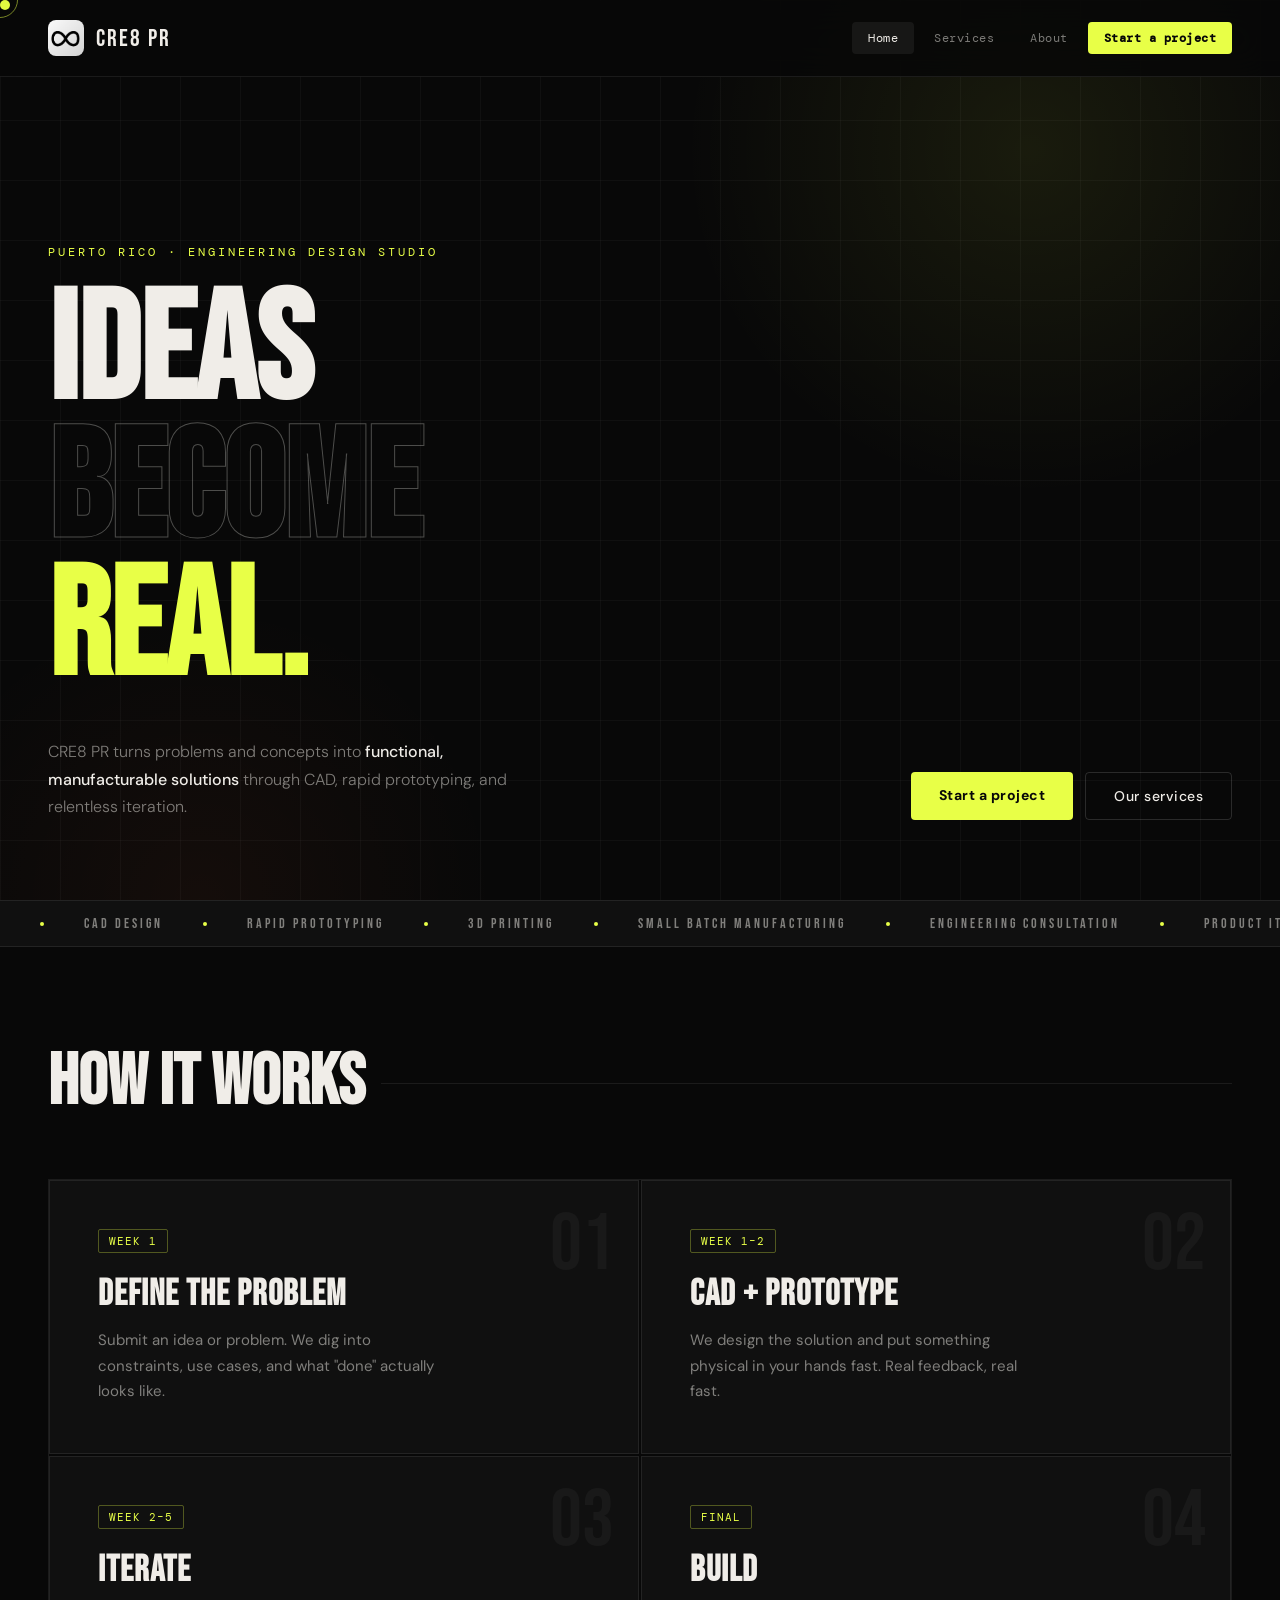
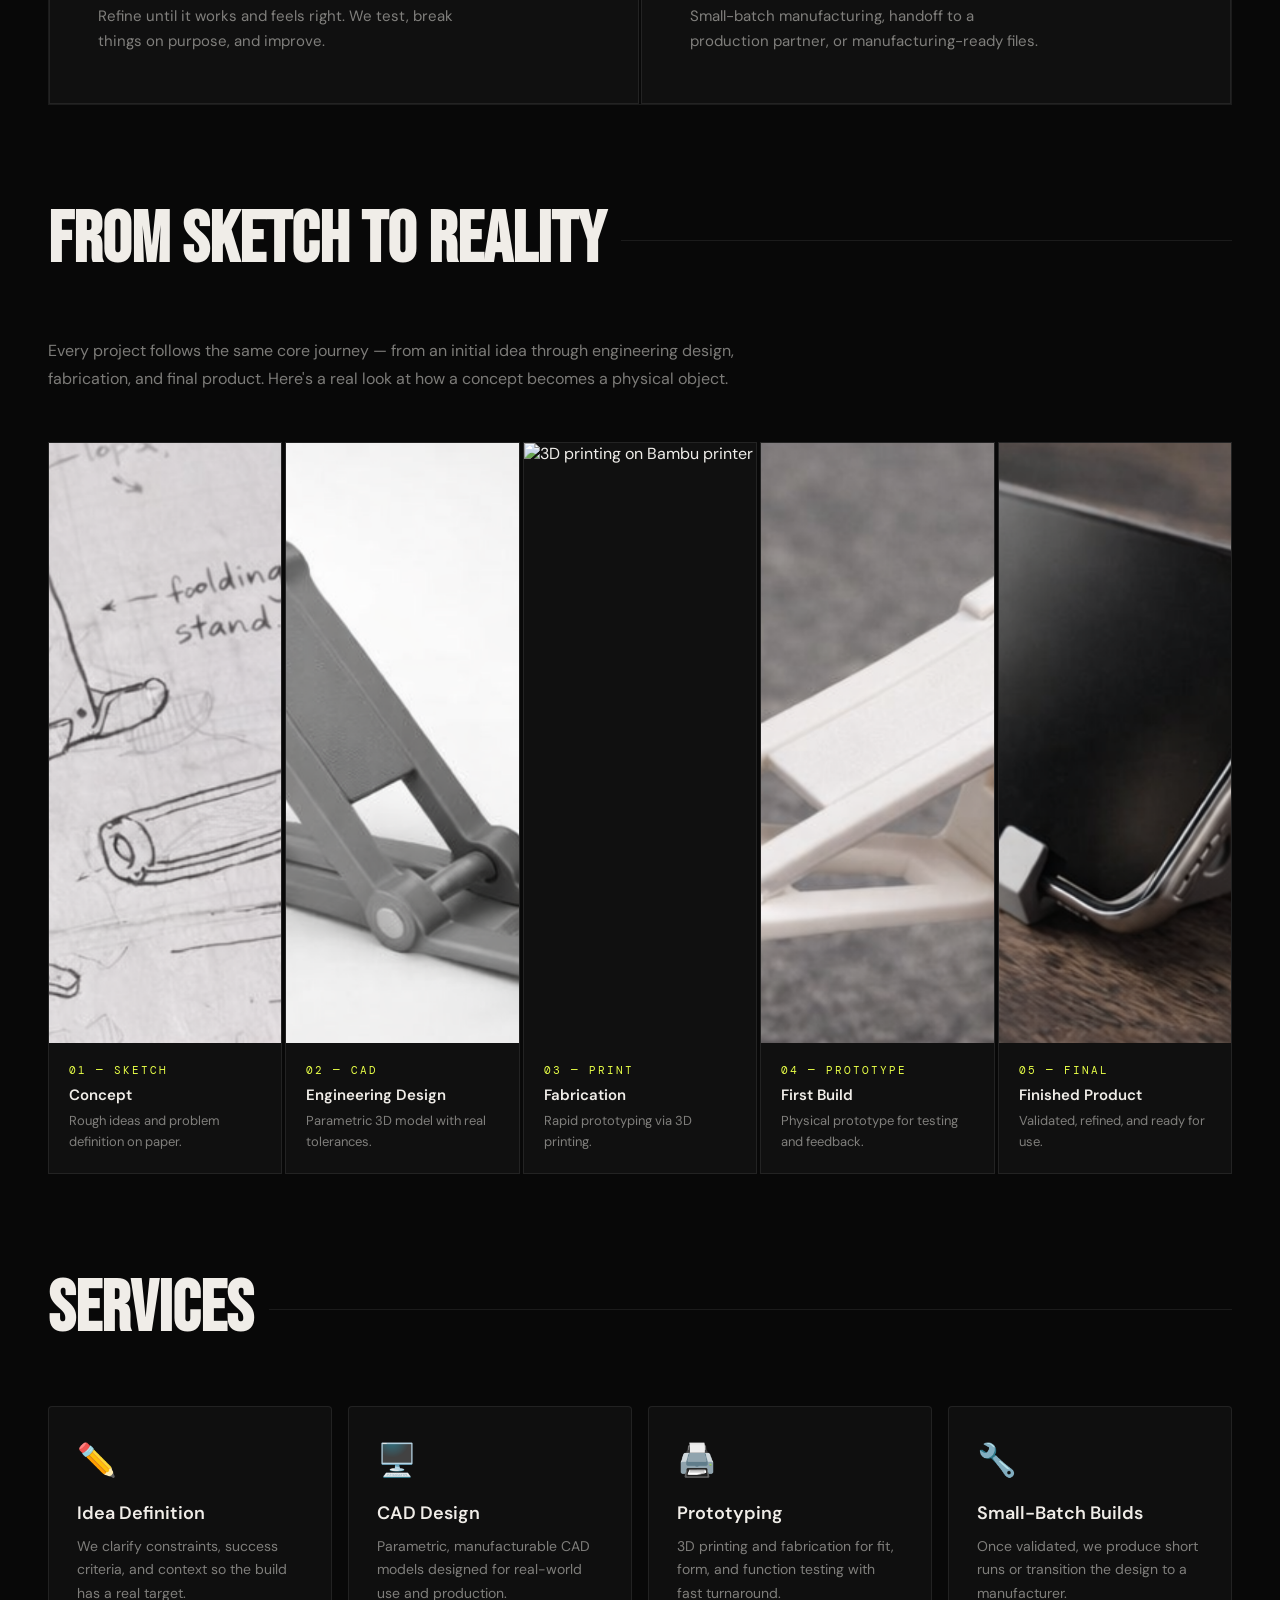
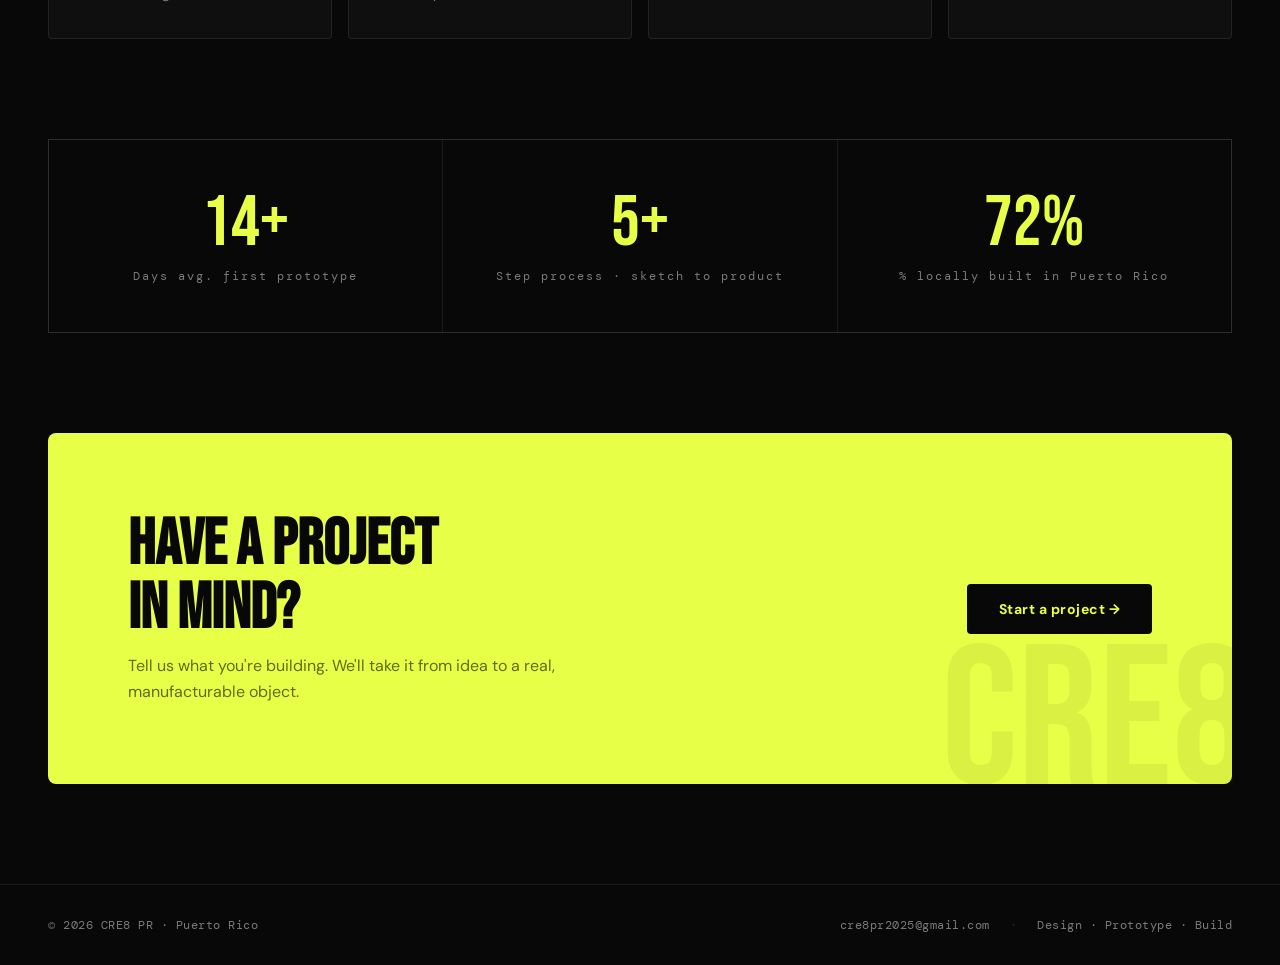
==== commit 11e194b6: "Improve site: add portfolio, shared CSS/JS, favicon, OG tags, form feedback, contact info - Extract " ====
--- a/index.html
+++ b/index.html
@@ -5,72 +5,18 @@
 <meta name="viewport" content="width=device-width, initial-scale=1"/>
 <title>CRE8 PR — Design & Prototyping Studio</title>
 <meta name="description" content="CRE8 PR is an engineering design and prototyping studio turning ideas into real, manufacturable objects through CAD and rapid iteration."/>
+<meta property="og:title" content="CRE8 PR — Design & Prototyping Studio"/>
+<meta property="og:description" content="Engineering design and prototyping studio in Puerto Rico. From idea to real, manufacturable object."/>
+<meta property="og:type" content="website"/>
+<meta property="og:url" content="https://cre8pr.github.io/"/>
+<meta property="og:image" content="https://cre8pr.github.io/logo.png"/>
+<meta name="twitter:card" content="summary"/>
+<link rel="icon" href="favicon.svg" type="image/svg+xml"/>
+<link rel="apple-touch-icon" href="logo.png"/>
 <link rel="preconnect" href="https://fonts.googleapis.com">
 <link href="https://fonts.googleapis.com/css2?family=Bebas+Neue&family=DM+Sans:wght@300;400;500;600&family=DM+Mono:wght@400;500&display=swap" rel="stylesheet">
+<link rel="stylesheet" href="styles.css">
 <style>
-:root{
-  --bg:#080808;
-  --surface:rgba(255,255,255,0.03);
-  --surface2:rgba(255,255,255,0.06);
-  --text:#f0ede8;
-  --muted:rgba(240,237,232,0.5);
-  --accent:#e8ff47;
-  --border:rgba(255,255,255,0.08);
-  --border2:rgba(255,255,255,0.14);
-}
-*{box-sizing:border-box;margin:0;padding:0}
-html{scroll-behavior:smooth}
-body{
-  font-family:'DM Sans',sans-serif;
-  background:var(--bg);
-  color:var(--text);
-  overflow-x:hidden;
-  cursor:none;
-}
-.cursor{
-  position:fixed;width:10px;height:10px;
-  background:var(--accent);border-radius:50%;
-  pointer-events:none;z-index:9999;
-  transition:transform 0.1s ease;
-  mix-blend-mode:difference;
-}
-.cursor-ring{
-  position:fixed;width:36px;height:36px;
-  border:1px solid var(--accent);border-radius:50%;
-  pointer-events:none;z-index:9998;
-  transition:all 0.18s ease;opacity:0.5;
-}
-nav{
-  position:fixed;top:0;left:0;right:0;z-index:100;
-  display:flex;align-items:center;justify-content:space-between;
-  padding:20px 48px;
-  background:rgba(8,8,8,0.85);
-  backdrop-filter:blur(20px);
-  border-bottom:1px solid var(--border);
-  transition:padding 0.3s ease;
-}
-nav.scrolled{padding:14px 48px;}
-.nav-brand{
-  display:flex;align-items:center;gap:12px;
-  font-family:'Bebas Neue',sans-serif;font-size:24px;letter-spacing:2px;
-  color:var(--text);text-decoration:none;
-}
-.logo-box{
-  width:36px;height:36px;background:var(--accent);
-  border-radius:8px;display:grid;place-items:center;overflow:hidden;
-}
-.logo-box img{width:100%;height:100%;object-fit:cover;display:block;}
-.logo-fallback{font-family:'Bebas Neue',sans-serif;font-size:14px;color:#080808;letter-spacing:1px;}
-.nav-links{display:flex;gap:4px;align-items:center;}
-.nav-link{
-  font-family:'DM Mono',monospace;font-size:12px;color:var(--muted);
-  text-decoration:none;padding:8px 16px;border-radius:4px;
-  transition:all 0.2s;letter-spacing:0.5px;
-}
-.nav-link:hover,.nav-link.active{color:var(--text);background:var(--surface2);}
-.nav-cta{background:var(--accent);color:#080808 !important;font-weight:600;border-radius:4px;}
-.nav-cta:hover{background:#d4eb3a;transform:translateY(-1px);}
-
 /* HERO */
 .hero{
   min-height:100vh;
@@ -85,7 +31,6 @@
   background-size:60px 60px;
   animation:gridShift 25s linear infinite;
 }
-@keyframes gridShift{0%{background-position:0 0,0 0;}100%{background-position:60px 60px,60px 60px;}}
 .hero-orb{
   position:absolute;top:-200px;right:-100px;
   width:700px;height:700px;
@@ -98,7 +43,6 @@
   background:radial-gradient(circle,rgba(255,107,53,0.05) 0%,transparent 70%);
   border-radius:50%;animation:orbPulse 8s ease-in-out infinite reverse;
 }
-@keyframes orbPulse{0%,100%{transform:scale(1);}50%{transform:scale(1.08);}}
 .hero-eyebrow{
   font-family:'DM Mono',monospace;font-size:12px;
   letter-spacing:3px;color:var(--accent);text-transform:uppercase;
@@ -119,18 +63,6 @@
 .hero-desc{max-width:480px;font-size:16px;line-height:1.7;color:var(--muted);font-weight:300;}
 .hero-desc strong{color:var(--text);font-weight:500;}
 .hero-actions{display:flex;gap:12px;flex-shrink:0;}
-.btn-primary{
-  background:var(--accent);color:#080808;font-weight:700;font-size:14px;
-  padding:14px 28px;border-radius:4px;text-decoration:none;letter-spacing:0.5px;
-  transition:all 0.2s;display:inline-block;
-}
-.btn-primary:hover{background:#d4eb3a;transform:translateY(-2px);box-shadow:0 8px 30px rgba(232,255,71,0.3);}
-.btn-ghost{
-  border:1px solid var(--border2);color:var(--text);font-weight:500;font-size:14px;
-  padding:14px 28px;border-radius:4px;text-decoration:none;letter-spacing:0.5px;
-  transition:all 0.2s;display:inline-block;
-}
-.btn-ghost:hover{border-color:var(--text);background:var(--surface2);}
 
 /* MARQUEE */
 .marquee-wrap{
@@ -144,14 +76,7 @@
   padding:0 40px;display:flex;align-items:center;gap:40px;flex-shrink:0;
 }
 .dot{width:4px;height:4px;border-radius:50%;background:var(--accent);flex-shrink:0;}
-@keyframes marquee{0%{transform:translateX(0);}100%{transform:translateX(-50%);}
-}
-
-/* SECTIONS */
-.section{padding:100px 48px;position:relative;z-index:2;}
-.section-divider{display:flex;align-items:center;gap:16px;margin-bottom:60px;}
-.section-divider h2{font-family:'Bebas Neue',sans-serif;font-size:clamp(40px,6vw,72px);line-height:1;flex-shrink:0;}
-.section-divider-line{height:1px;background:var(--border);flex:1;}
+@keyframes marquee{0%{transform:translateX(0);}100%{transform:translateX(-50%);}}
 
 /* PROCESS */
 .process-grid{display:grid;grid-template-columns:1fr 1fr;gap:2px;border:1px solid var(--border);}
@@ -195,6 +120,27 @@
 .service-card h3{font-size:18px;font-weight:600;margin-bottom:10px;}
 .service-card p{color:var(--muted);font-size:14px;line-height:1.7;}
 
+/* PORTFOLIO */
+.portfolio-intro{color:var(--muted);font-size:16px;line-height:1.8;max-width:64ch;margin-bottom:48px;}
+.portfolio-steps{display:grid;grid-template-columns:repeat(5,1fr);gap:3px;}
+.portfolio-step{
+  position:relative;overflow:hidden;border:1px solid var(--border);
+  background:var(--surface);transition:all 0.4s;
+}
+.portfolio-step:hover{border-color:var(--accent);z-index:2;transform:translateY(-4px);box-shadow:0 16px 48px rgba(0,0,0,0.6);}
+.portfolio-step img{
+  width:100%;aspect-ratio:4/3;object-fit:cover;display:block;
+  filter:grayscale(0.3);transition:filter 0.4s;
+}
+.portfolio-step:hover img{filter:grayscale(0);}
+.portfolio-step-info{padding:20px;}
+.portfolio-step-num{
+  font-family:'DM Mono',monospace;font-size:11px;color:var(--accent);
+  letter-spacing:2px;margin-bottom:8px;display:block;
+}
+.portfolio-step-info h3{font-size:15px;font-weight:600;margin-bottom:6px;}
+.portfolio-step-info p{color:var(--muted);font-size:13px;line-height:1.6;}
+
 /* STATS */
 .stats-row{display:grid;grid-template-columns:repeat(3,1fr);gap:1px;background:var(--border);border:1px solid var(--border);}
 .stat{background:var(--bg);padding:48px;text-align:center;transition:background 0.2s;}
@@ -202,54 +148,19 @@
 .stat-num{font-family:'Bebas Neue',sans-serif;font-size:72px;line-height:1;color:var(--accent);display:block;}
 .stat-label{font-family:'DM Mono',monospace;font-size:12px;letter-spacing:2px;color:var(--muted);margin-top:8px;}
 
-/* CTA */
-.cta-section{
-  margin:0 48px 100px;background:var(--accent);border-radius:8px;
-  padding:80px;display:flex;align-items:center;justify-content:space-between;
-  gap:40px;position:relative;overflow:hidden;
-}
-.cta-section::before{
-  content:'CRE8';position:absolute;right:-20px;bottom:-40px;
-  font-family:'Bebas Neue',sans-serif;font-size:200px;color:rgba(0,0,0,0.06);
-  line-height:1;pointer-events:none;
-}
-.cta-section h2{font-family:'Bebas Neue',sans-serif;font-size:clamp(36px,5vw,64px);color:#080808;line-height:1;}
-.cta-section p{color:rgba(8,8,8,0.6);font-size:16px;margin-top:12px;max-width:40ch;line-height:1.6;}
-.btn-dark{
-  background:#080808;color:var(--accent);font-weight:700;font-size:14px;
-  padding:16px 32px;border-radius:4px;text-decoration:none;letter-spacing:0.5px;
-  transition:all 0.2s;flex-shrink:0;display:inline-block;
-}
-.btn-dark:hover{background:#1a1a1a;transform:translateY(-2px);}
-
-footer{
-  border-top:1px solid var(--border);padding:32px 48px;
-  display:flex;align-items:center;justify-content:space-between;
-  font-family:'DM Mono',monospace;font-size:12px;color:var(--muted);letter-spacing:0.5px;
-}
-
-@keyframes fadeUp{from{opacity:0;transform:translateY(24px);}to{opacity:1;transform:translateY(0);}}
-.reveal{opacity:0;transform:translateY(28px);transition:opacity 0.8s ease,transform 0.8s cubic-bezier(.2,.8,.2,1);}
-.reveal.visible{opacity:1;transform:translateY(0);}
-.reveal-delay-1{transition-delay:0.1s;}
-.reveal-delay-2{transition-delay:0.2s;}
-.reveal-delay-3{transition-delay:0.3s;}
-
 @media(max-width:900px){
-  nav{padding:16px 24px;}
   .hero{padding:0 24px 60px;}
   .hero-bottom{flex-direction:column;align-items:flex-start;}
-  .section{padding:60px 24px;}
   .process-grid{grid-template-columns:1fr;}
   .services-grid{grid-template-columns:1fr 1fr;}
+  .portfolio-steps{grid-template-columns:repeat(3,1fr);}
   .stats-row{grid-template-columns:1fr;}
-  .cta-section{margin:0 24px 60px;padding:48px 32px;flex-direction:column;align-items:flex-start;}
-  footer{flex-direction:column;gap:12px;text-align:center;padding:24px;}
+  .cta-section{margin:0;}
 }
 @media(max-width:600px){
   .services-grid{grid-template-columns:1fr;}
+  .portfolio-steps{grid-template-columns:1fr 1fr;}
   .hero-title{font-size:64px;}
-  .nav-links .nav-link:not(.nav-cta){display:none;}
 }
 </style>
 </head>
@@ -336,6 +247,57 @@
   </div>
 </section>
 
+<!-- PORTFOLIO / CASE STUDY -->
+<section class="section" style="padding-top:0">
+  <div class="section-divider reveal">
+    <h2>From Sketch to Reality</h2>
+    <div class="section-divider-line"></div>
+  </div>
+  <p class="portfolio-intro reveal">Every project follows the same core journey — from an initial idea through engineering design, fabrication, and final product. Here's a real look at how a concept becomes a physical object.</p>
+  <div class="portfolio-steps">
+    <div class="portfolio-step reveal">
+      <img src="sketch.png" alt="Initial concept sketch" loading="lazy" decoding="async" width="800" height="600">
+      <div class="portfolio-step-info">
+        <span class="portfolio-step-num">01 — SKETCH</span>
+        <h3>Concept</h3>
+        <p>Rough ideas and problem definition on paper.</p>
+      </div>
+    </div>
+    <div class="portfolio-step reveal reveal-delay-1">
+      <img src="cad.png" alt="CAD engineering design" loading="lazy" decoding="async" width="800" height="600">
+      <div class="portfolio-step-info">
+        <span class="portfolio-step-num">02 — CAD</span>
+        <h3>Engineering Design</h3>
+        <p>Parametric 3D model with real tolerances.</p>
+      </div>
+    </div>
+    <div class="portfolio-step reveal reveal-delay-2">
+      <img src="bambu.png" alt="3D printing on Bambu printer" loading="lazy" decoding="async" width="800" height="600">
+      <div class="portfolio-step-info">
+        <span class="portfolio-step-num">03 — PRINT</span>
+        <h3>Fabrication</h3>
+        <p>Rapid prototyping via 3D printing.</p>
+      </div>
+    </div>
+    <div class="portfolio-step reveal reveal-delay-3">
+      <img src="3dprint.png" alt="3D printed prototype" loading="lazy" decoding="async" width="800" height="600">
+      <div class="portfolio-step-info">
+        <span class="portfolio-step-num">04 — PROTOTYPE</span>
+        <h3>First Build</h3>
+        <p>Physical prototype for testing and feedback.</p>
+      </div>
+    </div>
+    <div class="portfolio-step reveal reveal-delay-4">
+      <img src="actual.png" alt="Final manufactured product" loading="lazy" decoding="async" width="800" height="600">
+      <div class="portfolio-step-info">
+        <span class="portfolio-step-num">05 — FINAL</span>
+        <h3>Finished Product</h3>
+        <p>Validated, refined, and ready for use.</p>
+      </div>
+    </div>
+  </div>
+</section>
+
 <section class="section" style="padding-top:0">
   <div class="section-divider reveal">
     <h2>Services</h2>
@@ -372,12 +334,12 @@
       <div class="stat-label">Days avg. first prototype</div>
     </div>
     <div class="stat reveal reveal-delay-1">
+      <span class="stat-num" data-target="5">0</span>
+      <div class="stat-label">Step process · sketch to product</div>
+    </div>
+    <div class="stat reveal reveal-delay-2">
       <span class="stat-num" data-target="100">0</span>
-      <div class="stat-label">% Puerto Rico focused</div>
-    </div>
-    <div class="stat reveal reveal-delay-2">
-      <span class="stat-num" data-target="4">0</span>
-      <div class="stat-label">Step process · no fluff</div>
+      <div class="stat-label">% locally built in Puerto Rico</div>
     </div>
   </div>
 </section>
@@ -394,56 +356,13 @@
 
 <footer>
   <span>© <span id="year"></span> CRE8 PR · Puerto Rico</span>
-  <span>Design · Prototype · Build</span>
+  <div class="footer-links">
+    <a href="mailto:cre8pr2025@gmail.com">cre8pr2025@gmail.com</a>
+    <span style="color:var(--border2)">·</span>
+    <span>Design · Prototype · Build</span>
+  </div>
 </footer>
 
-<script>
-document.getElementById('year').textContent = new Date().getFullYear();
-
-// Custom cursor
-const cursor = document.getElementById('cursor');
-const ring = document.getElementById('cursorRing');
-let mx=0,my=0,rx=0,ry=0;
-document.addEventListener('mousemove',e=>{
-  mx=e.clientX; my=e.clientY;
-  cursor.style.left=(mx-5)+'px';
-  cursor.style.top=(my-5)+'px';
-});
-(function animRing(){
-  rx+=(mx-rx)*0.12; ry+=(my-ry)*0.12;
-  ring.style.left=(rx-18)+'px'; ring.style.top=(ry-18)+'px';
-  requestAnimationFrame(animRing);
-})();
-document.querySelectorAll('a,button,.service-card,.process-item').forEach(el=>{
-  el.addEventListener('mouseenter',()=>{ cursor.style.transform='scale(2.5)'; ring.style.transform='scale(1.5)'; ring.style.opacity='0.8'; });
-  el.addEventListener('mouseleave',()=>{ cursor.style.transform='scale(1)'; ring.style.transform='scale(1)'; ring.style.opacity='0.5'; });
-});
-
-// Nav scroll
-window.addEventListener('scroll',()=>{ document.getElementById('nav').classList.toggle('scrolled',window.scrollY>60); });
-
-// Reveal + counter
-const observer = new IntersectionObserver(entries=>{
-  entries.forEach(e=>{
-    if(e.isIntersecting){
-      e.target.classList.add('visible');
-      const num = e.target.querySelector('[data-target]');
-      if(num && !num.dataset.animated){
-        num.dataset.animated=true;
-        const target=parseInt(num.dataset.target);
-        let count=0;
-        const step=Math.max(1,Math.ceil(target/40));
-        const suffix = target===100?'%':'+';
-        const t=setInterval(()=>{
-          count=Math.min(count+step,target);
-          num.textContent=count+suffix;
-          if(count>=target) clearInterval(t);
-        },30);
-      }
-    }
-  });
-},{threshold:0.12});
-document.querySelectorAll('.reveal').forEach(el=>observer.observe(el));
-</script>
+<script src="shared.js"></script>
 </body>
 </html>
--- a/styles.css
+++ b/styles.css
@@ -0,0 +1,184 @@
+/* ============================================
+   CRE8 PR — Shared Styles
+   ============================================ */
+
+:root{
+  --bg:#080808;
+  --surface:rgba(255,255,255,0.03);
+  --surface2:rgba(255,255,255,0.06);
+  --text:#f0ede8;
+  --muted:rgba(240,237,232,0.5);
+  --accent:#e8ff47;
+  --border:rgba(255,255,255,0.08);
+  --border2:rgba(255,255,255,0.14);
+}
+*{box-sizing:border-box;margin:0;padding:0}
+html{scroll-behavior:smooth}
+body{
+  font-family:'DM Sans',sans-serif;
+  background:var(--bg);
+  color:var(--text);
+  overflow-x:hidden;
+}
+
+/* CUSTOM CURSOR — desktop only */
+@media(pointer:fine){
+  body{cursor:none;}
+  .cursor{
+    position:fixed;width:10px;height:10px;
+    background:var(--accent);border-radius:50%;
+    pointer-events:none;z-index:9999;
+    transition:transform 0.1s ease;
+    mix-blend-mode:difference;
+  }
+  .cursor-ring{
+    position:fixed;width:36px;height:36px;
+    border:1px solid var(--accent);border-radius:50%;
+    pointer-events:none;z-index:9998;
+    transition:all 0.18s ease;opacity:0.5;
+  }
+}
+@media(pointer:coarse){
+  .cursor,.cursor-ring{display:none !important;}
+}
+
+/* NAV */
+nav{
+  position:fixed;top:0;left:0;right:0;z-index:100;
+  display:flex;align-items:center;justify-content:space-between;
+  padding:20px 48px;
+  background:rgba(8,8,8,0.85);
+  backdrop-filter:blur(20px);
+  border-bottom:1px solid var(--border);
+  transition:padding 0.3s ease;
+}
+nav.scrolled{padding:14px 48px;}
+.nav-brand{
+  display:flex;align-items:center;gap:12px;
+  font-family:'Bebas Neue',sans-serif;font-size:24px;letter-spacing:2px;
+  color:var(--text);text-decoration:none;
+}
+.logo-box{
+  width:36px;height:36px;background:var(--accent);
+  border-radius:8px;display:grid;place-items:center;overflow:hidden;
+}
+.logo-box img{width:100%;height:100%;object-fit:cover;display:block;}
+.logo-fallback{font-family:'Bebas Neue',sans-serif;font-size:14px;color:#080808;letter-spacing:1px;}
+.nav-links{display:flex;gap:4px;align-items:center;}
+.nav-link{
+  font-family:'DM Mono',monospace;font-size:12px;color:var(--muted);
+  text-decoration:none;padding:8px 16px;border-radius:4px;
+  transition:all 0.2s;letter-spacing:0.5px;
+}
+.nav-link:hover,.nav-link.active{color:var(--text);background:var(--surface2);}
+.nav-cta{background:var(--accent);color:#080808 !important;font-weight:600;border-radius:4px;}
+.nav-cta:hover{background:#d4eb3a;transform:translateY(-1px);}
+
+/* PAGE HEADER (sub-pages) */
+.page-header{
+  min-height:45vh;
+  display:flex;flex-direction:column;justify-content:flex-end;
+  padding:120px 48px 60px;
+  position:relative;overflow:hidden;
+  border-bottom:1px solid var(--border);
+}
+.page-header-grid{
+  position:absolute;inset:0;
+  background-image:linear-gradient(rgba(255,255,255,0.02) 1px,transparent 1px),linear-gradient(90deg,rgba(255,255,255,0.02) 1px,transparent 1px);
+  background-size:60px 60px;
+  animation:gridShift 25s linear infinite;
+}
+.page-header-orb{
+  position:absolute;top:-100px;right:-100px;width:500px;height:500px;
+  background:radial-gradient(circle,rgba(232,255,71,0.06) 0%,transparent 70%);
+  border-radius:50%;animation:orbPulse 6s ease-in-out infinite;
+}
+.page-eyebrow{
+  font-family:'DM Mono',monospace;font-size:12px;letter-spacing:3px;
+  color:var(--accent);text-transform:uppercase;margin-bottom:16px;
+  opacity:0;animation:fadeUp 0.7s 0.2s forwards;
+}
+.page-title{
+  font-family:'Bebas Neue',sans-serif;font-size:clamp(56px,9vw,120px);
+  line-height:0.9;letter-spacing:-1px;opacity:0;animation:fadeUp 0.7s 0.35s forwards;
+}
+
+/* SECTION DIVIDER */
+.section{padding:100px 48px;position:relative;z-index:2;}
+.section-divider{display:flex;align-items:center;gap:16px;margin-bottom:60px;}
+.section-divider h2{font-family:'Bebas Neue',sans-serif;font-size:clamp(40px,6vw,72px);line-height:1;flex-shrink:0;}
+.section-divider-line{height:1px;background:var(--border);flex:1;}
+
+/* CONTENT WRAPPER (sub-pages) */
+.content{padding:80px 48px 100px;max-width:1100px;margin:0 auto;}
+.content .section-divider h2{font-size:clamp(32px,5vw,56px);}
+.content .section-divider{margin-bottom:48px;}
+
+/* BUTTONS */
+.btn-primary{
+  background:var(--accent);color:#080808;font-weight:700;font-size:14px;
+  padding:14px 28px;border-radius:4px;text-decoration:none;letter-spacing:0.5px;
+  transition:all 0.2s;display:inline-block;
+}
+.btn-primary:hover{background:#d4eb3a;transform:translateY(-2px);box-shadow:0 8px 30px rgba(232,255,71,0.3);}
+.btn-ghost{
+  border:1px solid var(--border2);color:var(--text);font-weight:500;font-size:14px;
+  padding:14px 28px;border-radius:4px;text-decoration:none;letter-spacing:0.5px;
+  transition:all 0.2s;display:inline-block;
+}
+.btn-ghost:hover{border-color:var(--text);background:var(--surface2);}
+.btn-dark{
+  background:#080808;color:var(--accent);font-weight:700;font-size:14px;
+  padding:16px 32px;border-radius:4px;text-decoration:none;letter-spacing:0.5px;
+  transition:all 0.2s;flex-shrink:0;display:inline-block;
+}
+.btn-dark:hover{background:#1a1a1a;transform:translateY(-2px);}
+
+/* CTA SECTION */
+.cta-section{
+  background:var(--accent);border-radius:8px;
+  padding:80px;display:flex;align-items:center;justify-content:space-between;
+  gap:40px;position:relative;overflow:hidden;
+}
+.cta-section::before{
+  content:'CRE8';position:absolute;right:-20px;bottom:-40px;
+  font-family:'Bebas Neue',sans-serif;font-size:200px;color:rgba(0,0,0,0.06);
+  line-height:1;pointer-events:none;
+}
+.cta-section h2{font-family:'Bebas Neue',sans-serif;font-size:clamp(36px,5vw,64px);color:#080808;line-height:1;}
+.cta-section p{color:rgba(8,8,8,0.6);font-size:16px;margin-top:12px;max-width:40ch;line-height:1.6;}
+
+/* FOOTER */
+footer{
+  border-top:1px solid var(--border);padding:32px 48px;
+  display:flex;align-items:center;justify-content:space-between;
+  font-family:'DM Mono',monospace;font-size:12px;color:var(--muted);letter-spacing:0.5px;
+}
+.footer-links{display:flex;gap:20px;}
+.footer-links a{color:var(--muted);text-decoration:none;transition:color 0.2s;}
+.footer-links a:hover{color:var(--accent);}
+
+/* ANIMATIONS */
+@keyframes gridShift{0%{background-position:0 0,0 0;}100%{background-position:60px 60px,60px 60px;}}
+@keyframes orbPulse{0%,100%{transform:scale(1);}50%{transform:scale(1.08);}}
+@keyframes fadeUp{from{opacity:0;transform:translateY(24px);}to{opacity:1;transform:translateY(0);}}
+.reveal{opacity:0;transform:translateY(28px);transition:opacity 0.8s ease,transform 0.8s cubic-bezier(.2,.8,.2,1);}
+.reveal.visible{opacity:1;transform:translateY(0);}
+.reveal-delay-1{transition-delay:0.1s;}
+.reveal-delay-2{transition-delay:0.2s;}
+.reveal-delay-3{transition-delay:0.3s;}
+.reveal-delay-4{transition-delay:0.4s;}
+
+/* RESPONSIVE */
+@media(max-width:900px){
+  nav{padding:16px 24px;}
+  .page-header{padding:100px 24px 48px;}
+  .section{padding:60px 24px;}
+  .content{padding:48px 24px 60px;}
+  .cta-section{padding:48px 32px;flex-direction:column;align-items:flex-start;}
+  footer{flex-direction:column;gap:12px;text-align:center;padding:24px;}
+  .footer-links{justify-content:center;}
+}
+@media(max-width:600px){
+  .nav-links .nav-link:not(.nav-cta){display:none;}
+}
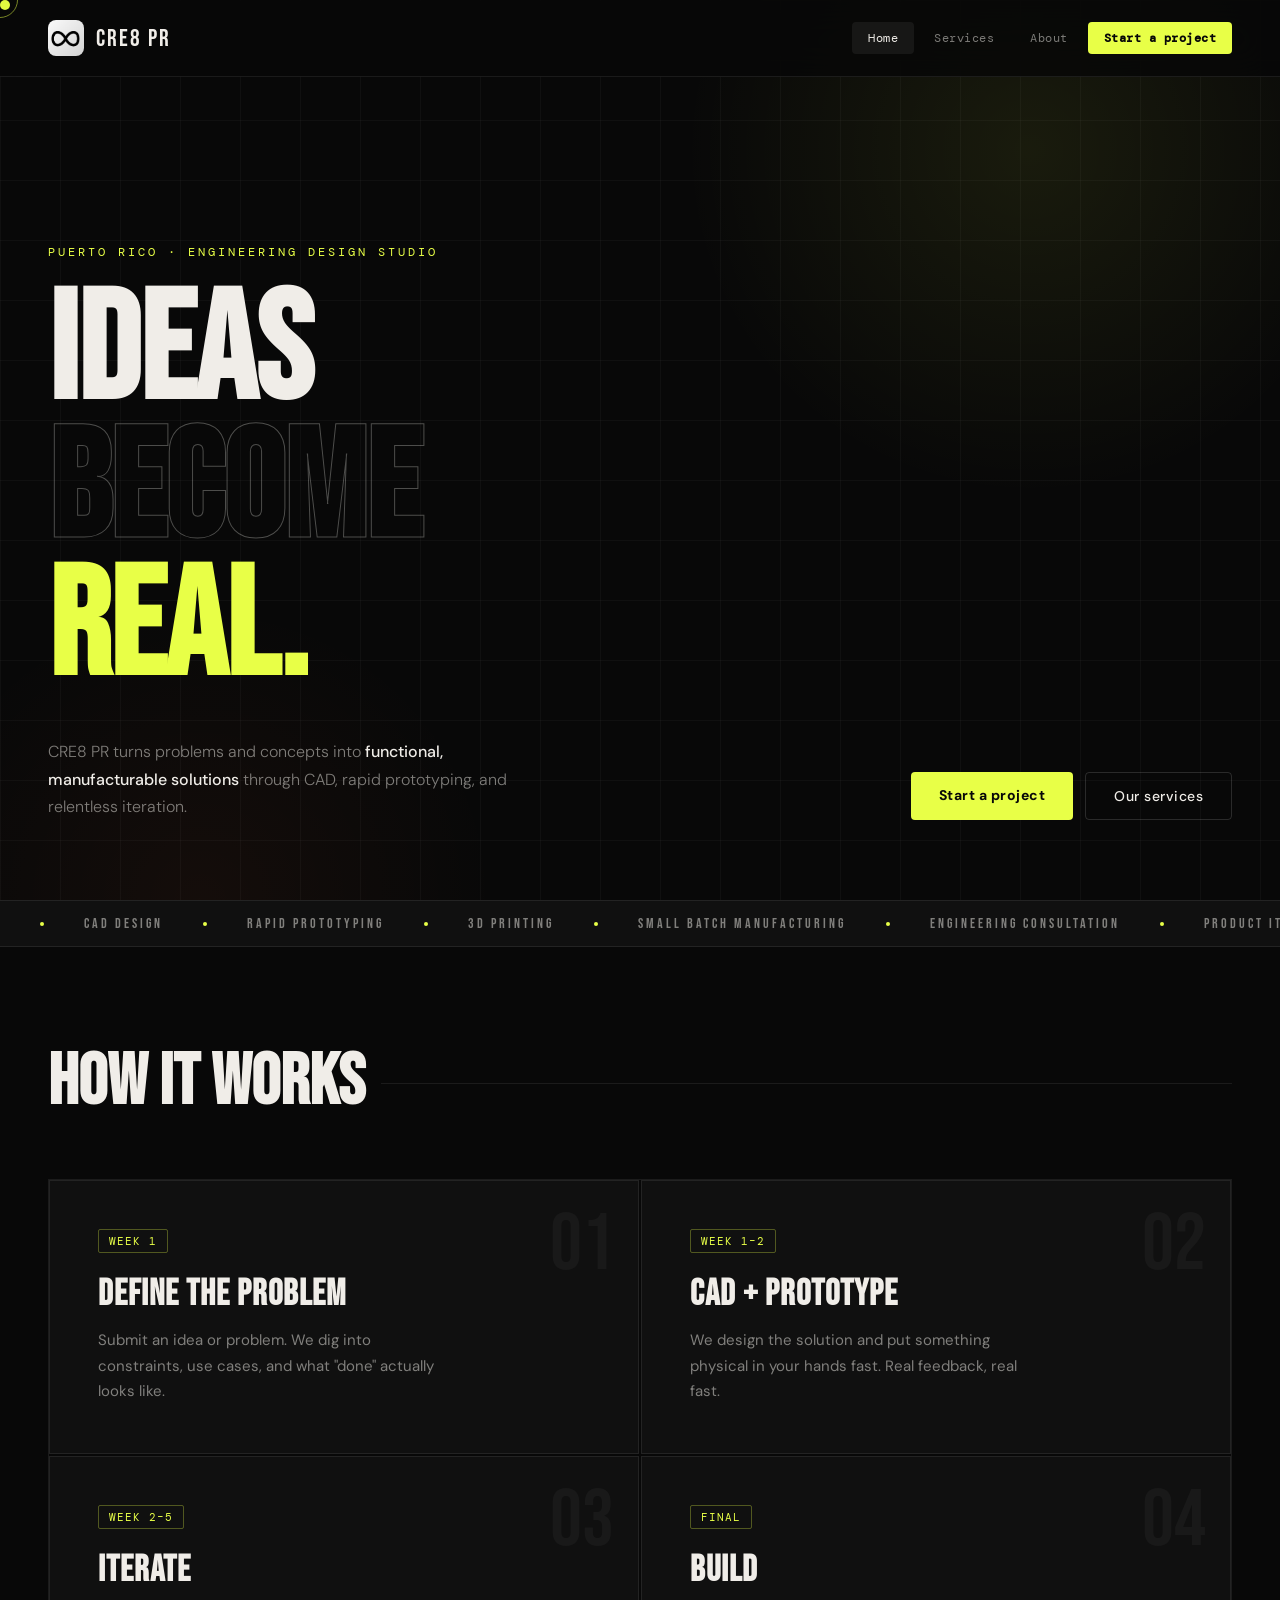
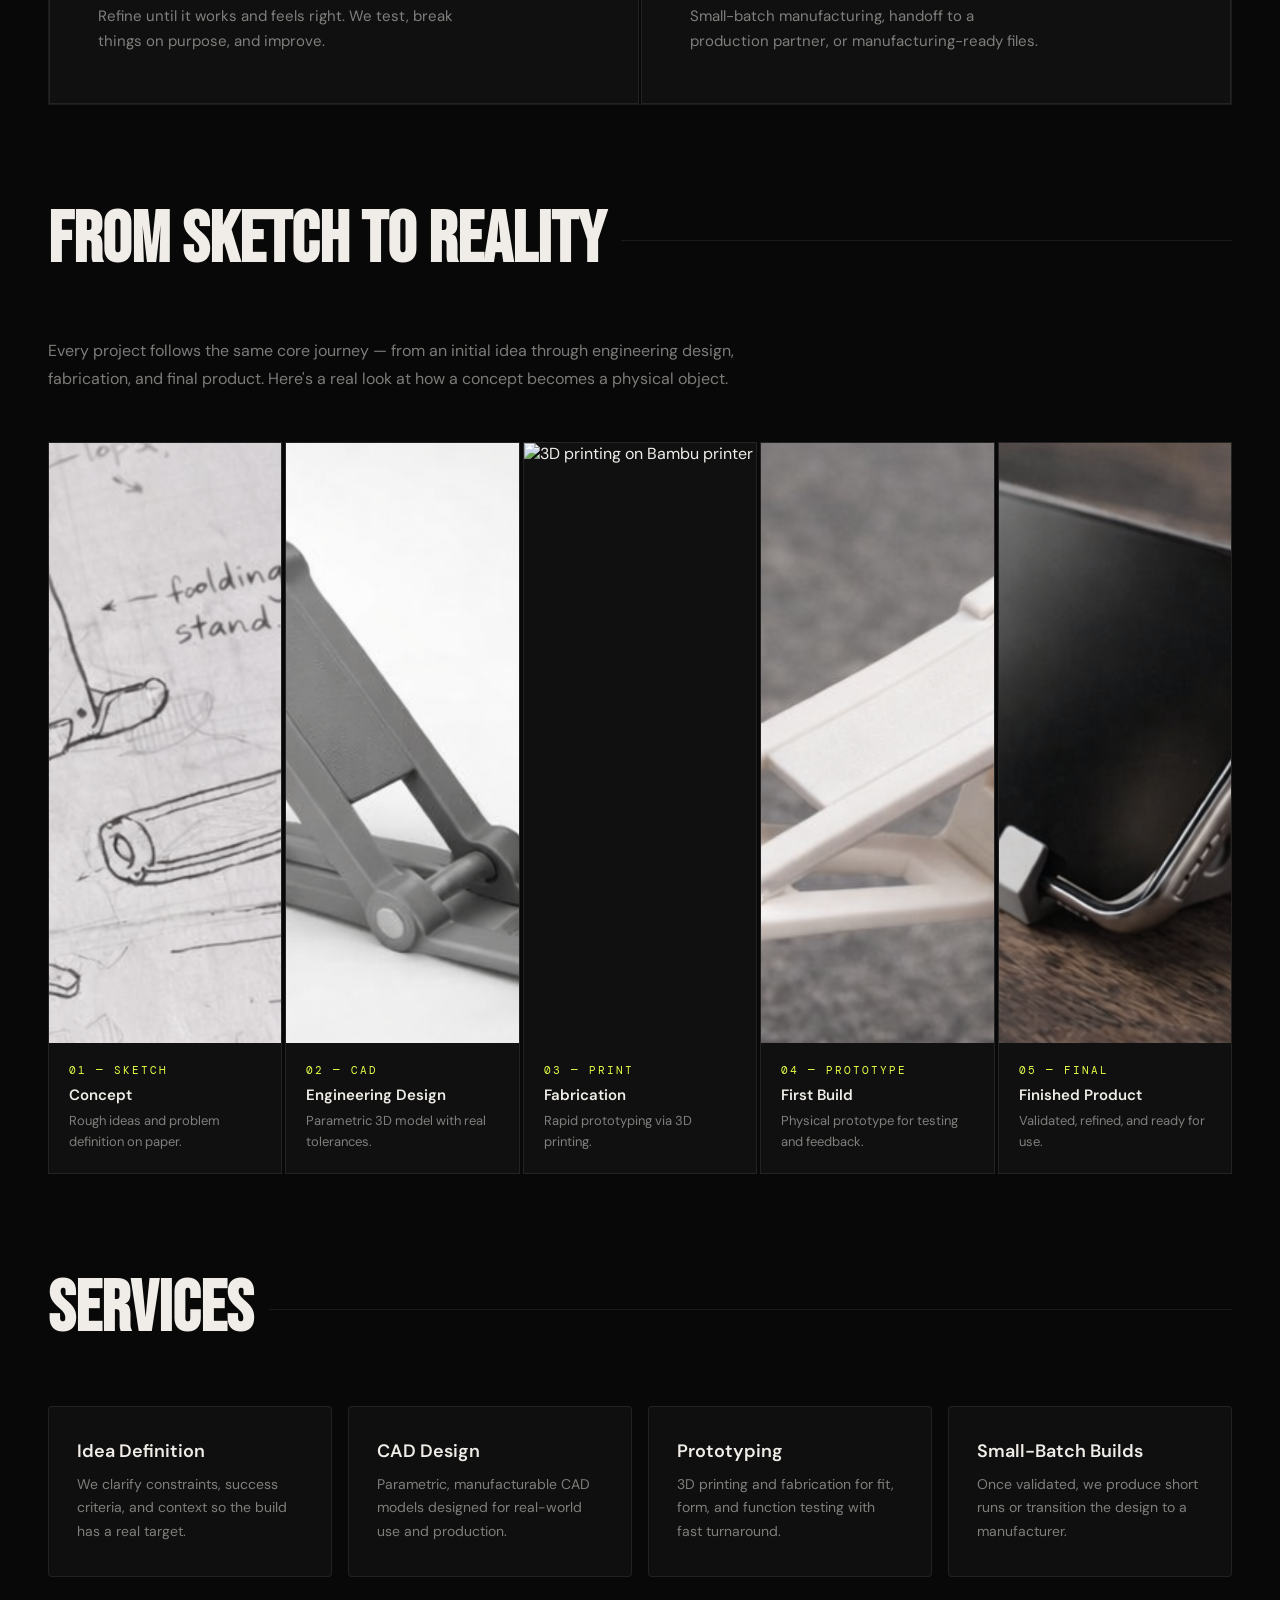
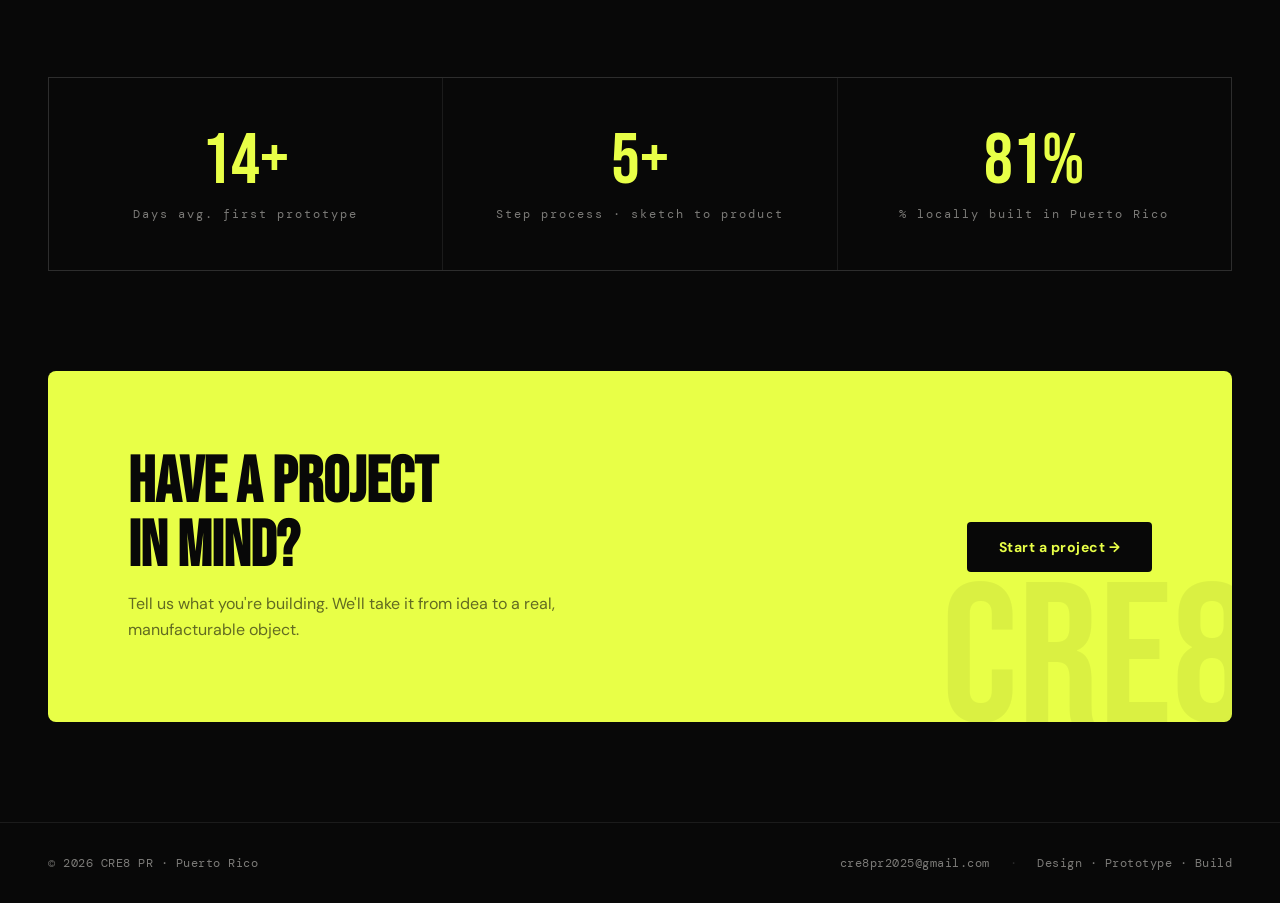
==== commit 02ac0fdf: "Remove emoji icons from services cards on homepage Co-Authored-By: Claude Opus 4.6 <noreply@anthropi" ====
--- a/index.html
+++ b/index.html
@@ -116,7 +116,6 @@
 }
 .service-card:hover{transform:translateY(-6px);border-color:var(--border2);box-shadow:0 20px 60px rgba(0,0,0,0.5);}
 .service-card:hover::before{opacity:1;}
-.service-icon{font-size:32px;margin-bottom:20px;display:block;}
 .service-card h3{font-size:18px;font-weight:600;margin-bottom:10px;}
 .service-card p{color:var(--muted);font-size:14px;line-height:1.7;}
 
@@ -305,22 +304,18 @@
   </div>
   <div class="services-grid">
     <div class="service-card reveal">
-      <span class="service-icon">✏️</span>
       <h3>Idea Definition</h3>
       <p>We clarify constraints, success criteria, and context so the build has a real target.</p>
     </div>
     <div class="service-card reveal reveal-delay-1">
-      <span class="service-icon">🖥️</span>
       <h3>CAD Design</h3>
       <p>Parametric, manufacturable CAD models designed for real-world use and production.</p>
     </div>
     <div class="service-card reveal reveal-delay-2">
-      <span class="service-icon">🖨️</span>
       <h3>Prototyping</h3>
       <p>3D printing and fabrication for fit, form, and function testing with fast turnaround.</p>
     </div>
     <div class="service-card reveal reveal-delay-3">
-      <span class="service-icon">🔧</span>
       <h3>Small-Batch Builds</h3>
       <p>Once validated, we produce short runs or transition the design to a manufacturer.</p>
     </div>
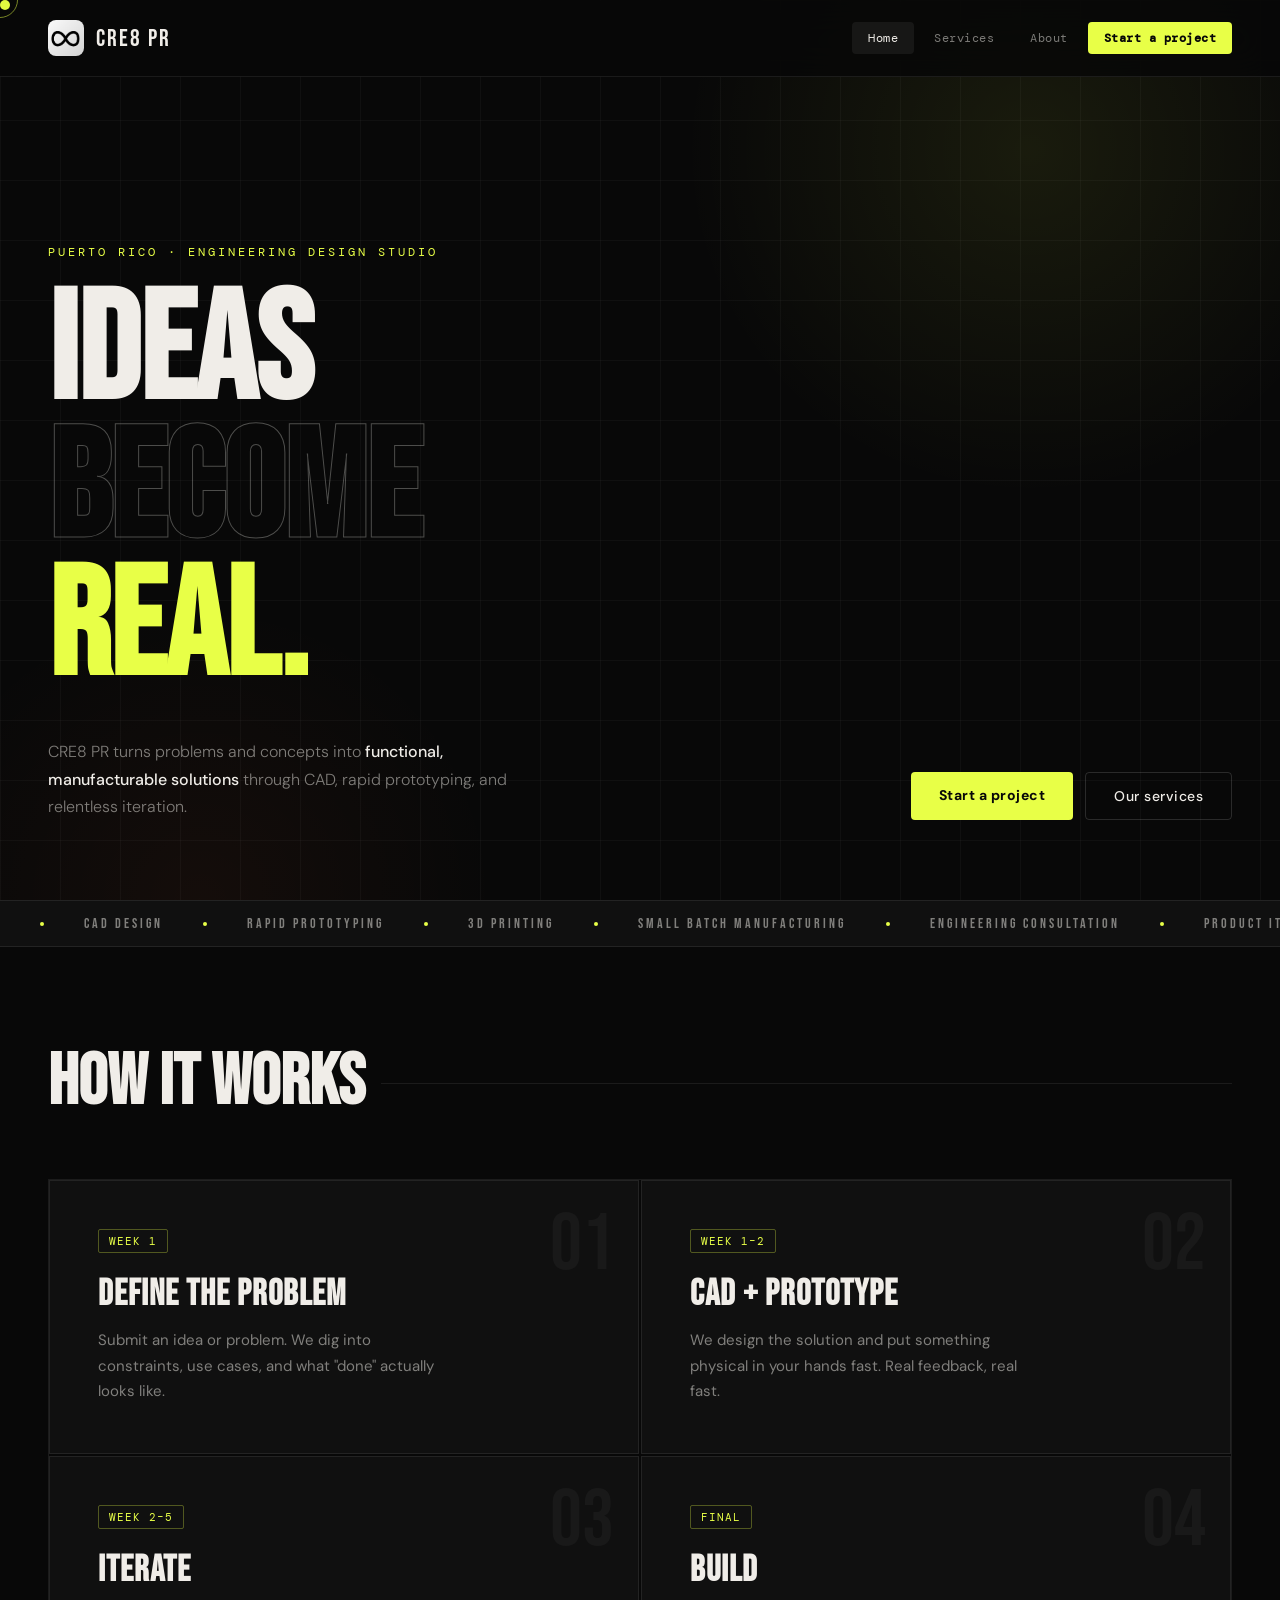
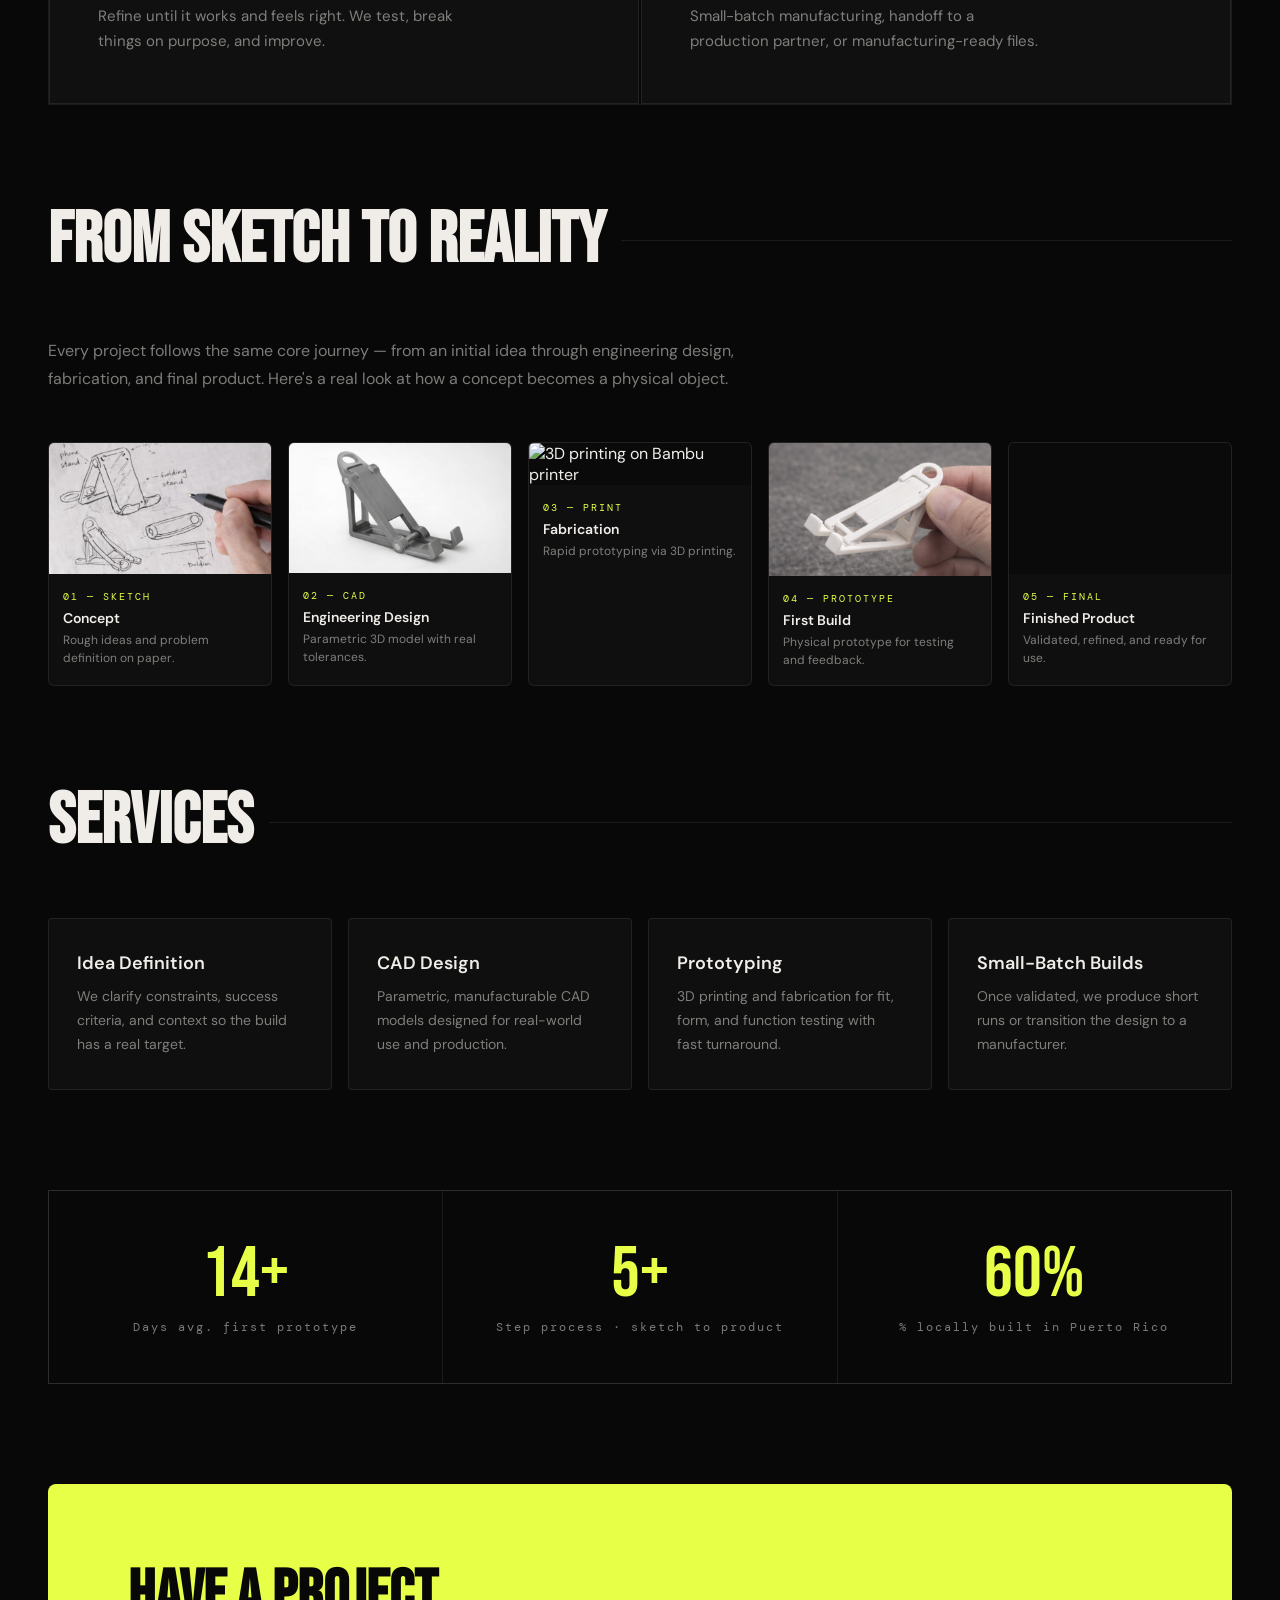
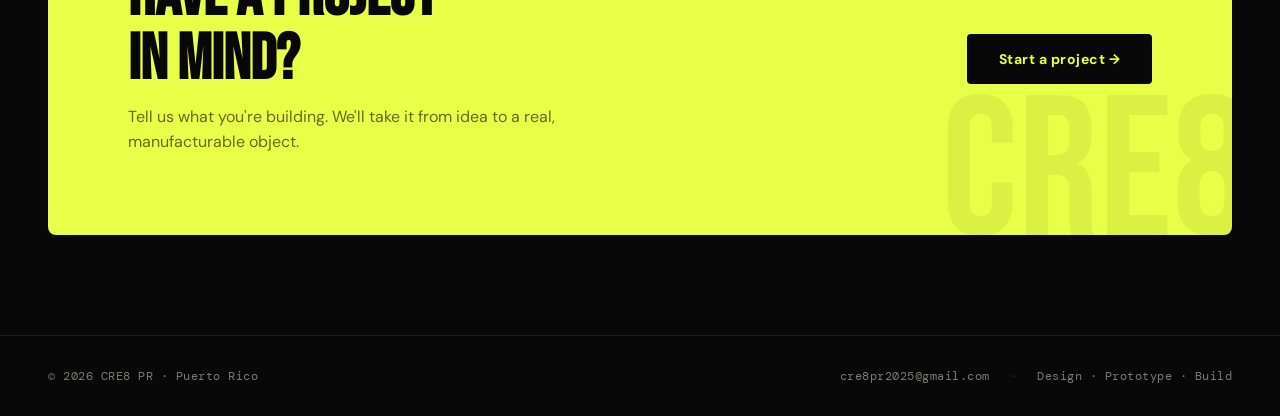
==== commit 4f1fc563: "Fix portfolio images being cut off — show full images with object-fit:contain Co-Authored-By: Claude" ====
--- a/index.html
+++ b/index.html
@@ -121,24 +121,24 @@
 
 /* PORTFOLIO */
 .portfolio-intro{color:var(--muted);font-size:16px;line-height:1.8;max-width:64ch;margin-bottom:48px;}
-.portfolio-steps{display:grid;grid-template-columns:repeat(5,1fr);gap:3px;}
+.portfolio-steps{display:grid;grid-template-columns:repeat(5,1fr);gap:16px;}
 .portfolio-step{
   position:relative;overflow:hidden;border:1px solid var(--border);
-  background:var(--surface);transition:all 0.4s;
+  border-radius:6px;background:var(--surface);transition:all 0.4s;
 }
 .portfolio-step:hover{border-color:var(--accent);z-index:2;transform:translateY(-4px);box-shadow:0 16px 48px rgba(0,0,0,0.6);}
 .portfolio-step img{
-  width:100%;aspect-ratio:4/3;object-fit:cover;display:block;
+  width:100%;display:block;object-fit:contain;background:rgba(0,0,0,0.3);
   filter:grayscale(0.3);transition:filter 0.4s;
 }
 .portfolio-step:hover img{filter:grayscale(0);}
-.portfolio-step-info{padding:20px;}
+.portfolio-step-info{padding:16px 14px;}
 .portfolio-step-num{
-  font-family:'DM Mono',monospace;font-size:11px;color:var(--accent);
-  letter-spacing:2px;margin-bottom:8px;display:block;
-}
-.portfolio-step-info h3{font-size:15px;font-weight:600;margin-bottom:6px;}
-.portfolio-step-info p{color:var(--muted);font-size:13px;line-height:1.6;}
+  font-family:'DM Mono',monospace;font-size:10px;color:var(--accent);
+  letter-spacing:2px;margin-bottom:6px;display:block;
+}
+.portfolio-step-info h3{font-size:14px;font-weight:600;margin-bottom:4px;}
+.portfolio-step-info p{color:var(--muted);font-size:12px;line-height:1.5;}
 
 /* STATS */
 .stats-row{display:grid;grid-template-columns:repeat(3,1fr);gap:1px;background:var(--border);border:1px solid var(--border);}
@@ -152,13 +152,13 @@
   .hero-bottom{flex-direction:column;align-items:flex-start;}
   .process-grid{grid-template-columns:1fr;}
   .services-grid{grid-template-columns:1fr 1fr;}
-  .portfolio-steps{grid-template-columns:repeat(3,1fr);}
+  .portfolio-steps{grid-template-columns:repeat(3,1fr);gap:12px;}
   .stats-row{grid-template-columns:1fr;}
   .cta-section{margin:0;}
 }
 @media(max-width:600px){
   .services-grid{grid-template-columns:1fr;}
-  .portfolio-steps{grid-template-columns:1fr 1fr;}
+  .portfolio-steps{grid-template-columns:1fr 1fr;gap:10px;}
   .hero-title{font-size:64px;}
 }
 </style>
@@ -255,7 +255,7 @@
   <p class="portfolio-intro reveal">Every project follows the same core journey — from an initial idea through engineering design, fabrication, and final product. Here's a real look at how a concept becomes a physical object.</p>
   <div class="portfolio-steps">
     <div class="portfolio-step reveal">
-      <img src="sketch.png" alt="Initial concept sketch" loading="lazy" decoding="async" width="800" height="600">
+      <img src="sketch.png" alt="Initial concept sketch" loading="lazy" decoding="async">
       <div class="portfolio-step-info">
         <span class="portfolio-step-num">01 — SKETCH</span>
         <h3>Concept</h3>
@@ -263,7 +263,7 @@
       </div>
     </div>
     <div class="portfolio-step reveal reveal-delay-1">
-      <img src="cad.png" alt="CAD engineering design" loading="lazy" decoding="async" width="800" height="600">
+      <img src="cad.png" alt="CAD engineering design" loading="lazy" decoding="async">
       <div class="portfolio-step-info">
         <span class="portfolio-step-num">02 — CAD</span>
         <h3>Engineering Design</h3>
@@ -271,7 +271,7 @@
       </div>
     </div>
     <div class="portfolio-step reveal reveal-delay-2">
-      <img src="bambu.png" alt="3D printing on Bambu printer" loading="lazy" decoding="async" width="800" height="600">
+      <img src="bambu.png" alt="3D printing on Bambu printer" loading="lazy" decoding="async">
       <div class="portfolio-step-info">
         <span class="portfolio-step-num">03 — PRINT</span>
         <h3>Fabrication</h3>
@@ -279,7 +279,7 @@
       </div>
     </div>
     <div class="portfolio-step reveal reveal-delay-3">
-      <img src="3dprint.png" alt="3D printed prototype" loading="lazy" decoding="async" width="800" height="600">
+      <img src="3dprint.png" alt="3D printed prototype" loading="lazy" decoding="async">
       <div class="portfolio-step-info">
         <span class="portfolio-step-num">04 — PROTOTYPE</span>
         <h3>First Build</h3>
@@ -287,7 +287,7 @@
       </div>
     </div>
     <div class="portfolio-step reveal reveal-delay-4">
-      <img src="actual.png" alt="Final manufactured product" loading="lazy" decoding="async" width="800" height="600">
+      <img src="actual.png" alt="Final manufactured product" loading="lazy" decoding="async">
       <div class="portfolio-step-info">
         <span class="portfolio-step-num">05 — FINAL</span>
         <h3>Finished Product</h3>
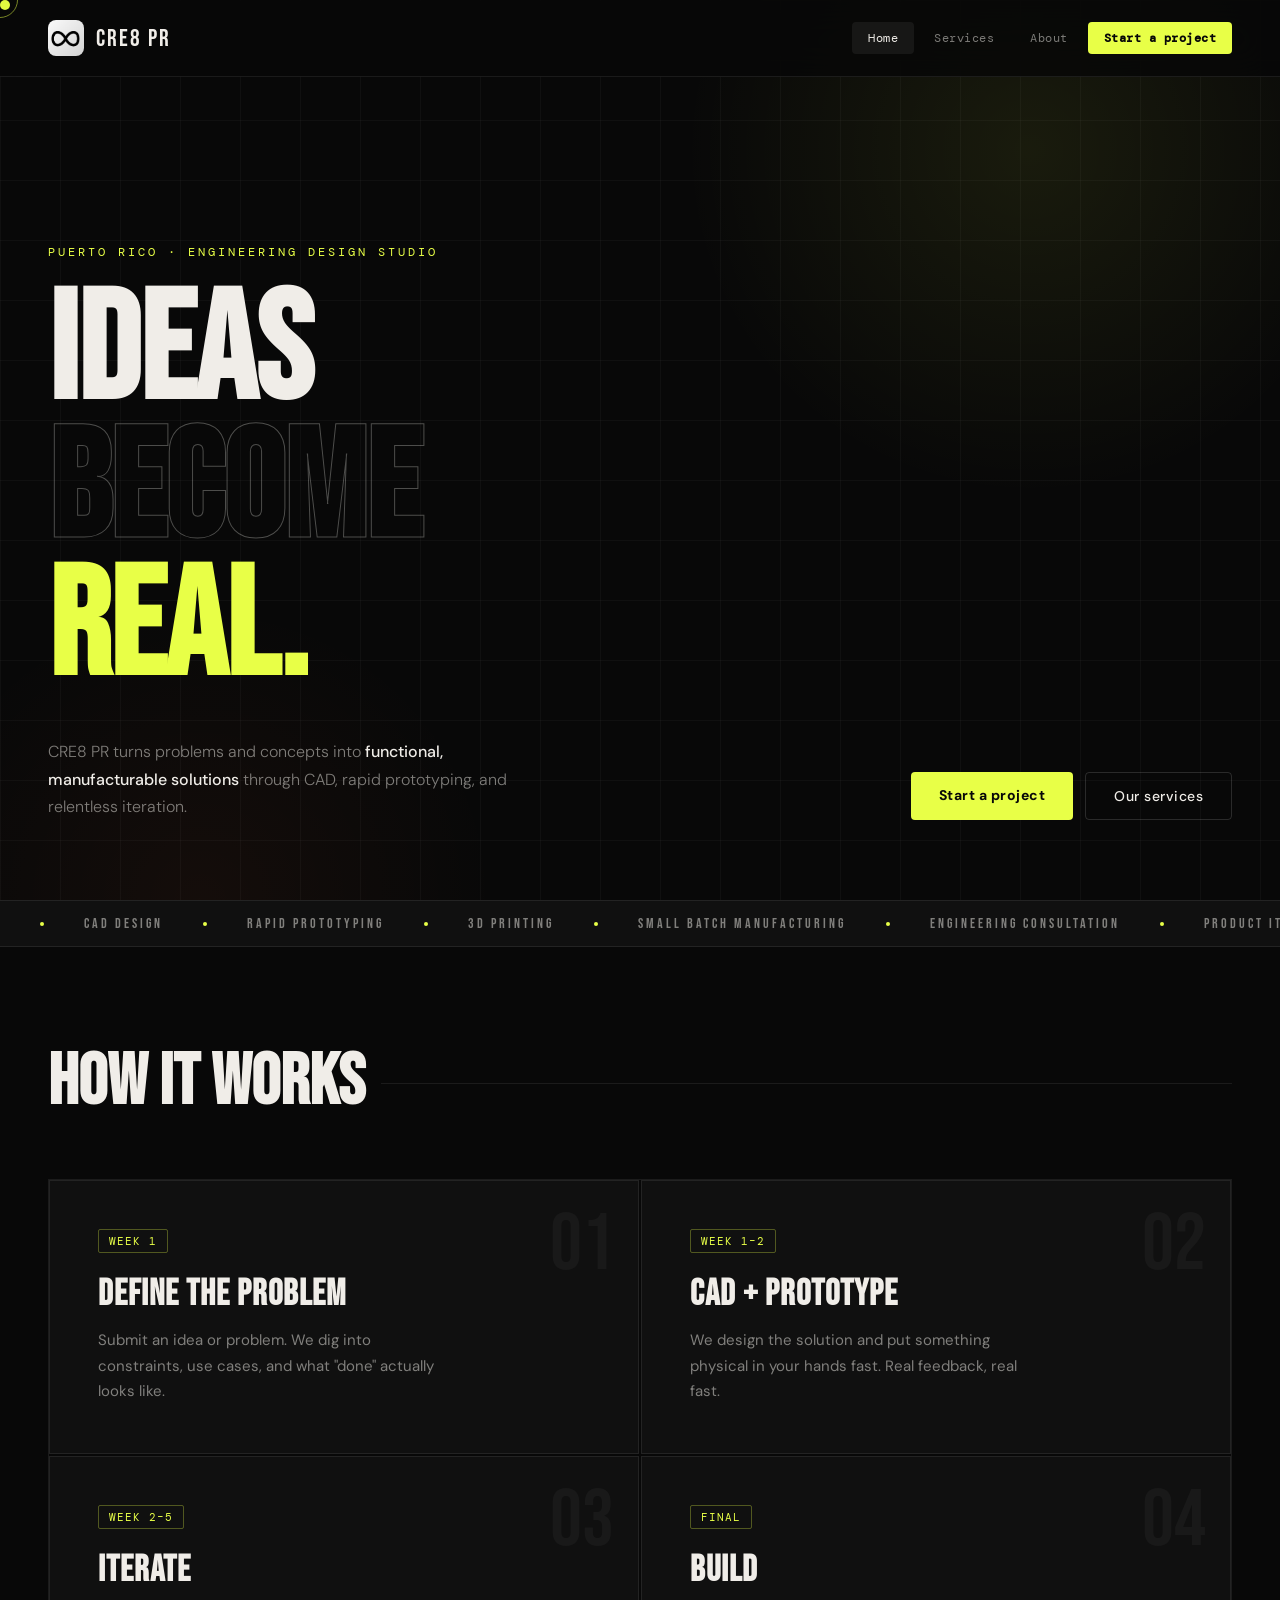
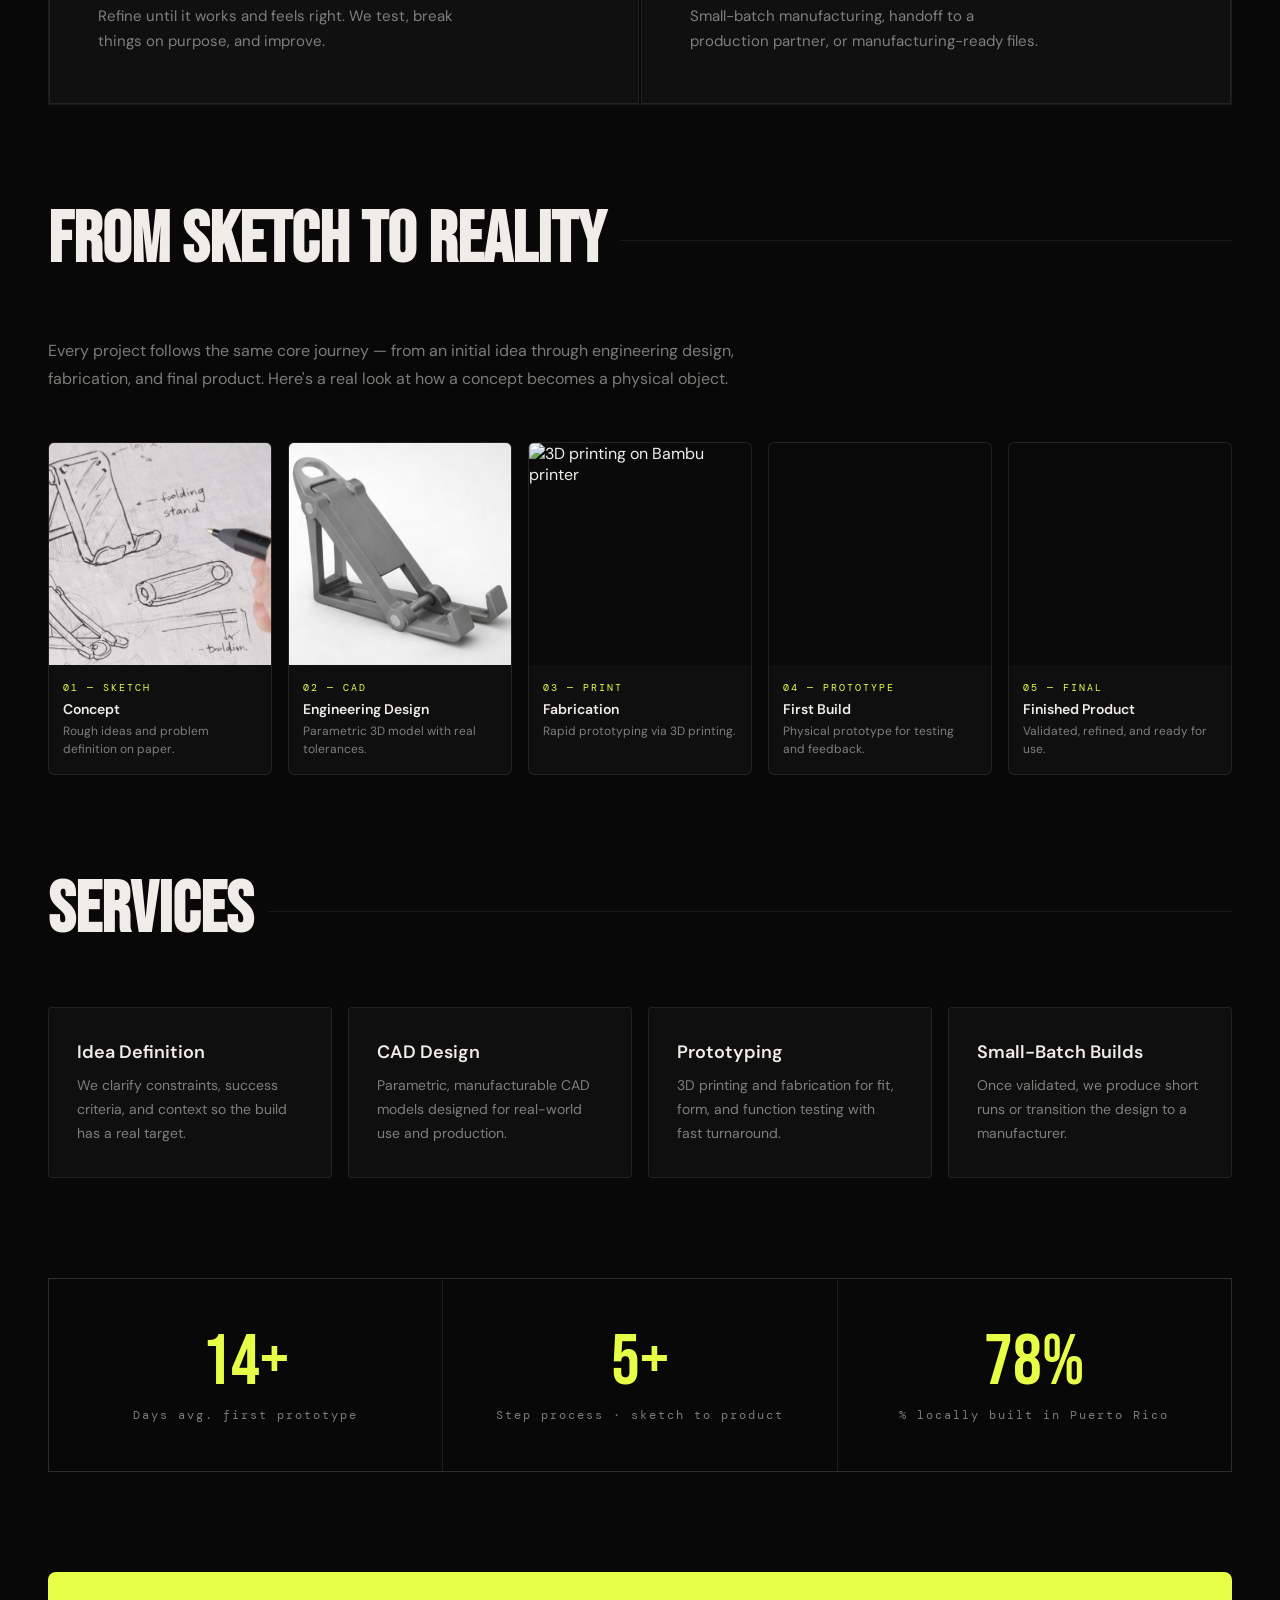
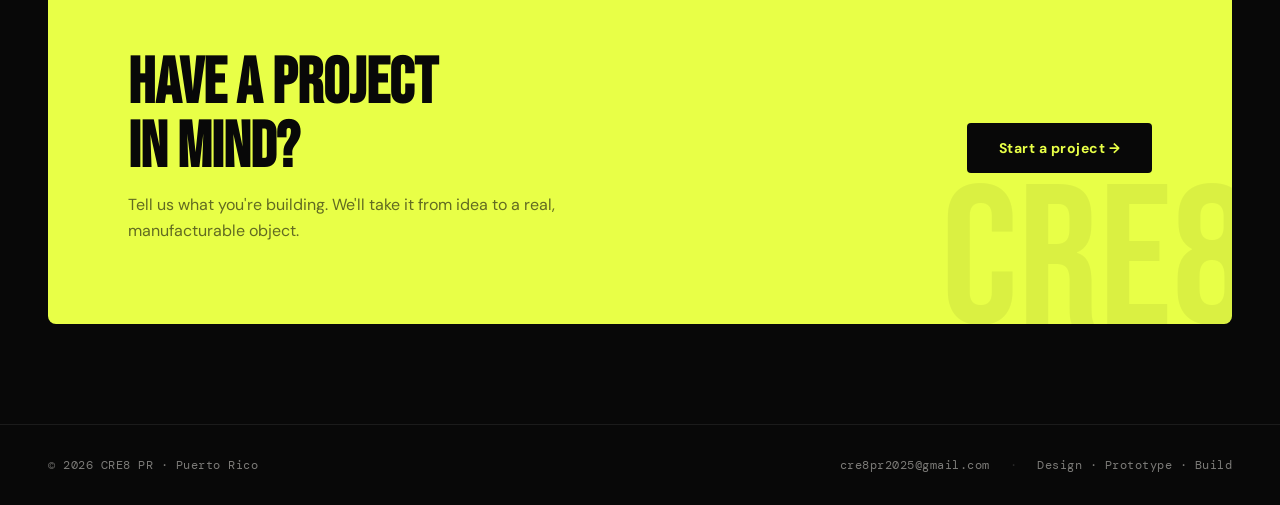
==== commit 962591b2: "Normalize portfolio image aspect ratios to 1:1 Co-Authored-By: Claude Opus 4.6 <noreply@anthropic.co" ====
--- a/index.html
+++ b/index.html
@@ -128,8 +128,8 @@
 }
 .portfolio-step:hover{border-color:var(--accent);z-index:2;transform:translateY(-4px);box-shadow:0 16px 48px rgba(0,0,0,0.6);}
 .portfolio-step img{
-  width:100%;display:block;object-fit:contain;background:rgba(0,0,0,0.3);
-  filter:grayscale(0.3);transition:filter 0.4s;
+  width:100%;aspect-ratio:1/1;display:block;object-fit:cover;object-position:center;
+  background:rgba(0,0,0,0.3);filter:grayscale(0.3);transition:filter 0.4s;
 }
 .portfolio-step:hover img{filter:grayscale(0);}
 .portfolio-step-info{padding:16px 14px;}
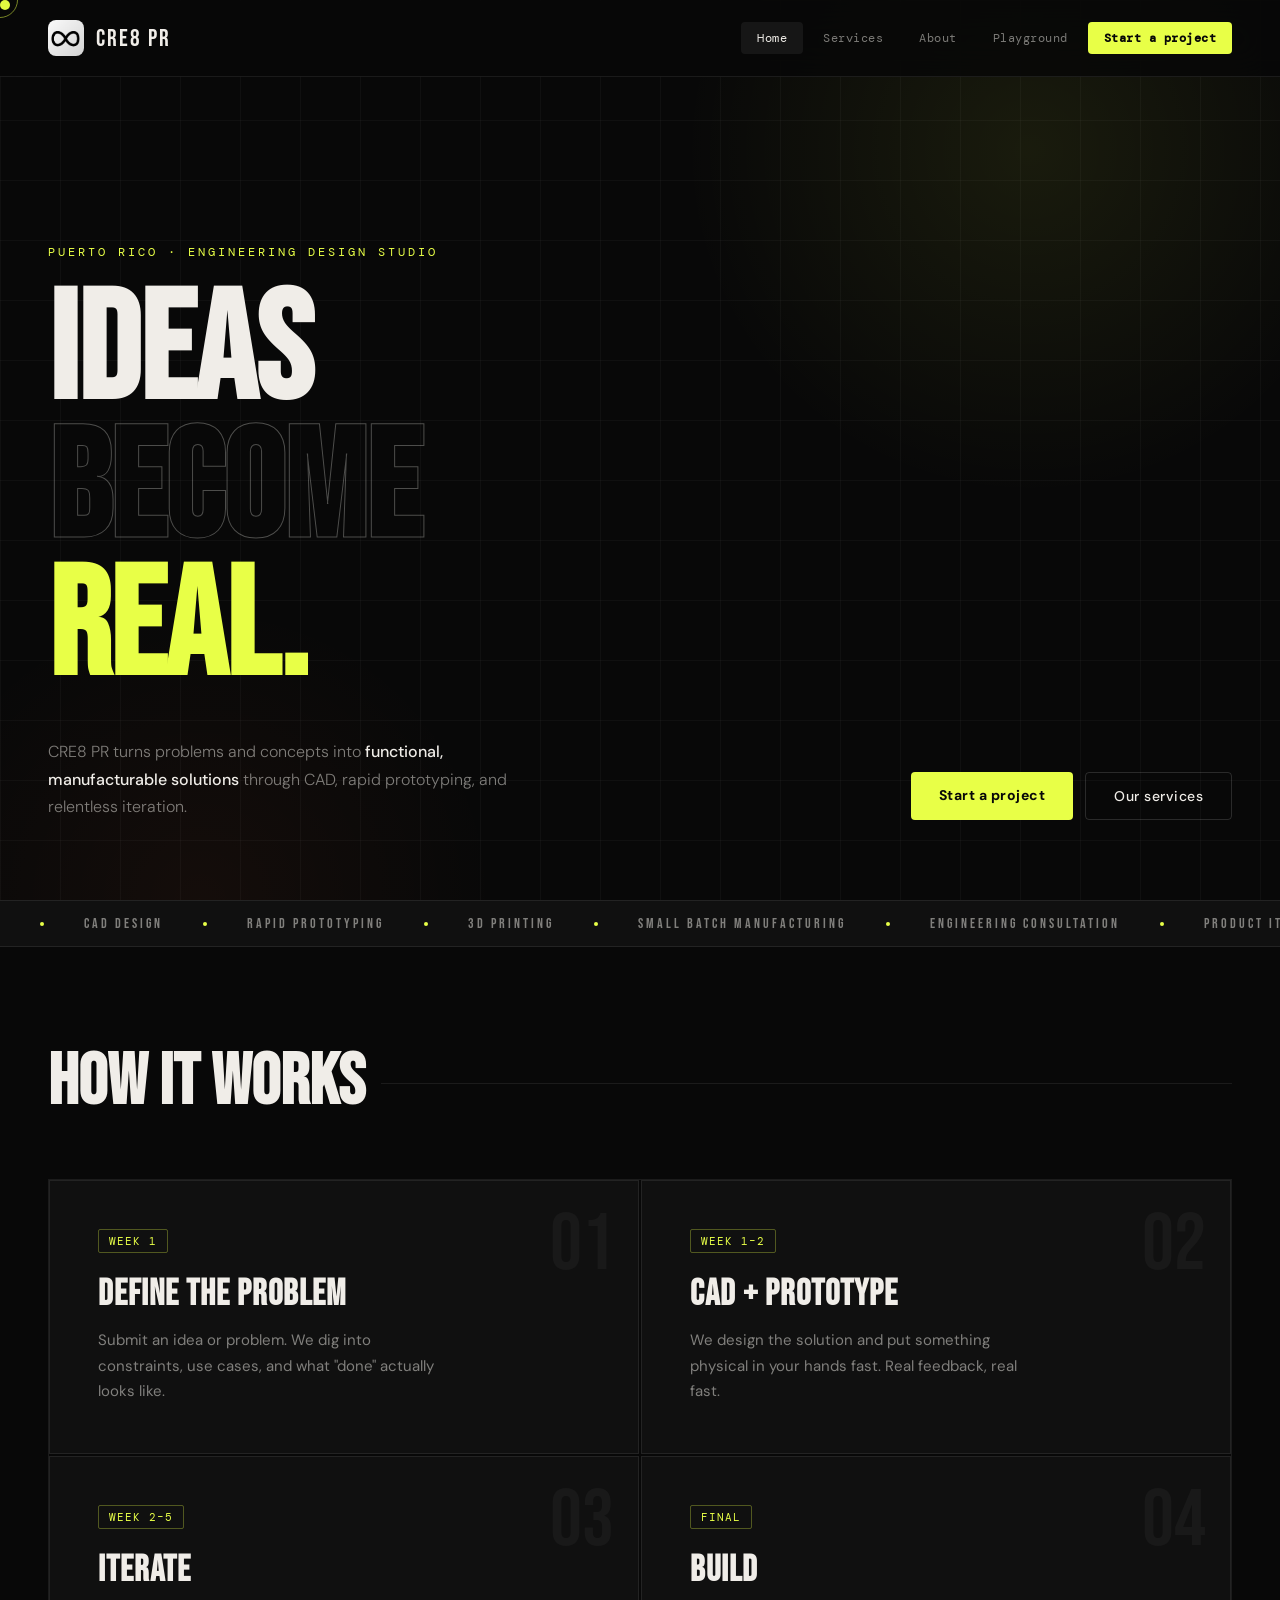
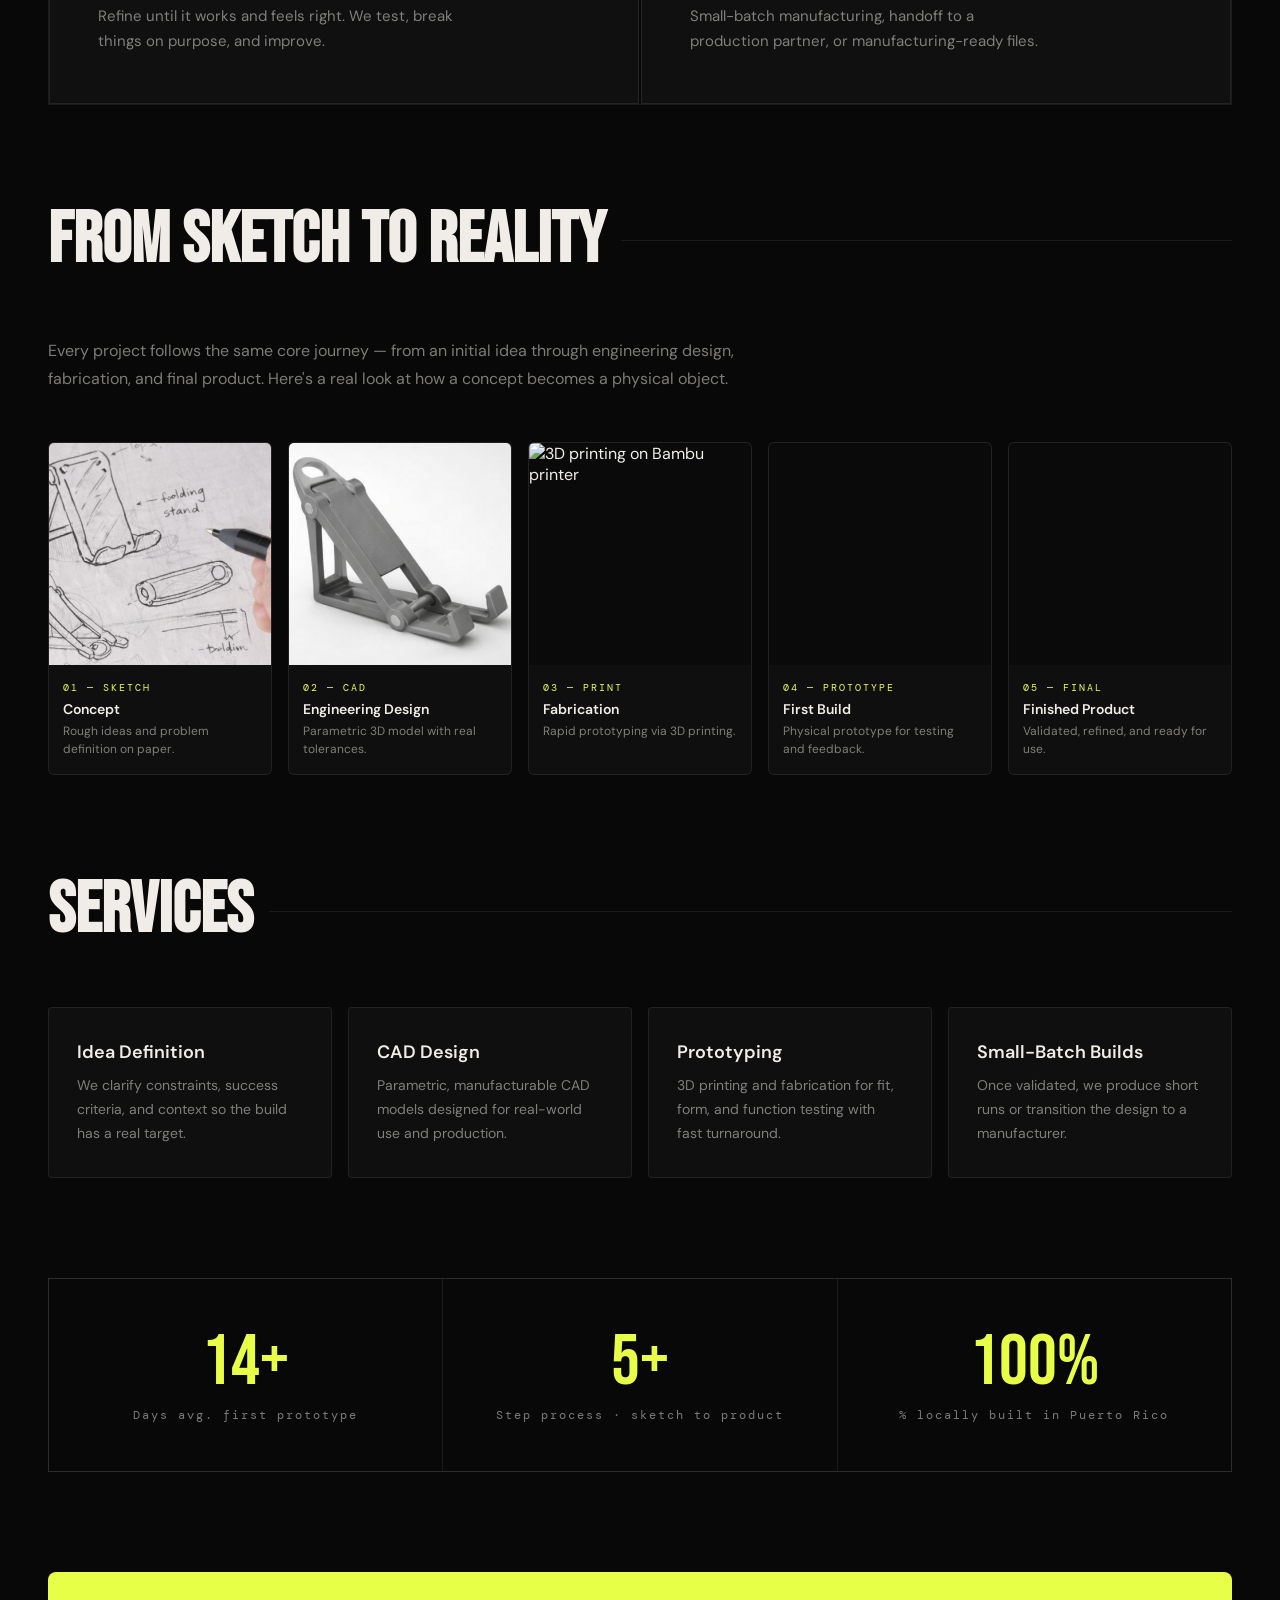
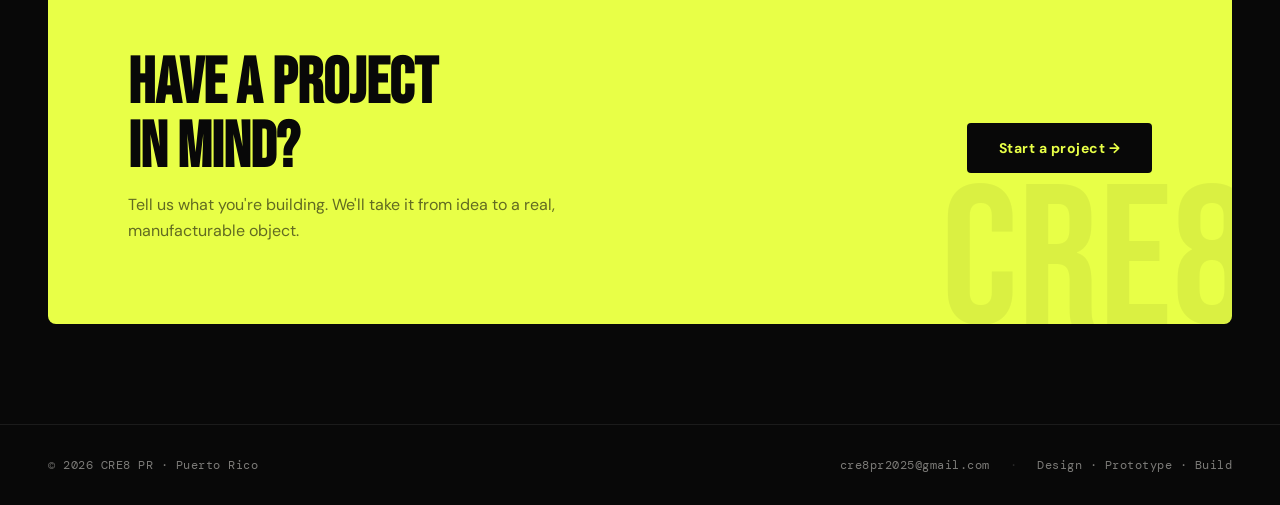
==== commit 252320f0: "Add interactive 3D shape playground page New playground.html with Three.js-powered 3D canvas where v" ====
--- a/index.html
+++ b/index.html
@@ -180,6 +180,7 @@
     <a class="nav-link active" href="index.html">Home</a>
     <a class="nav-link" href="services.html">Services</a>
     <a class="nav-link" href="about.html">About</a>
+    <a class="nav-link" href="playground.html">Playground</a>
     <a class="nav-link nav-cta" href="start.html">Start a project</a>
   </div>
 </nav>
